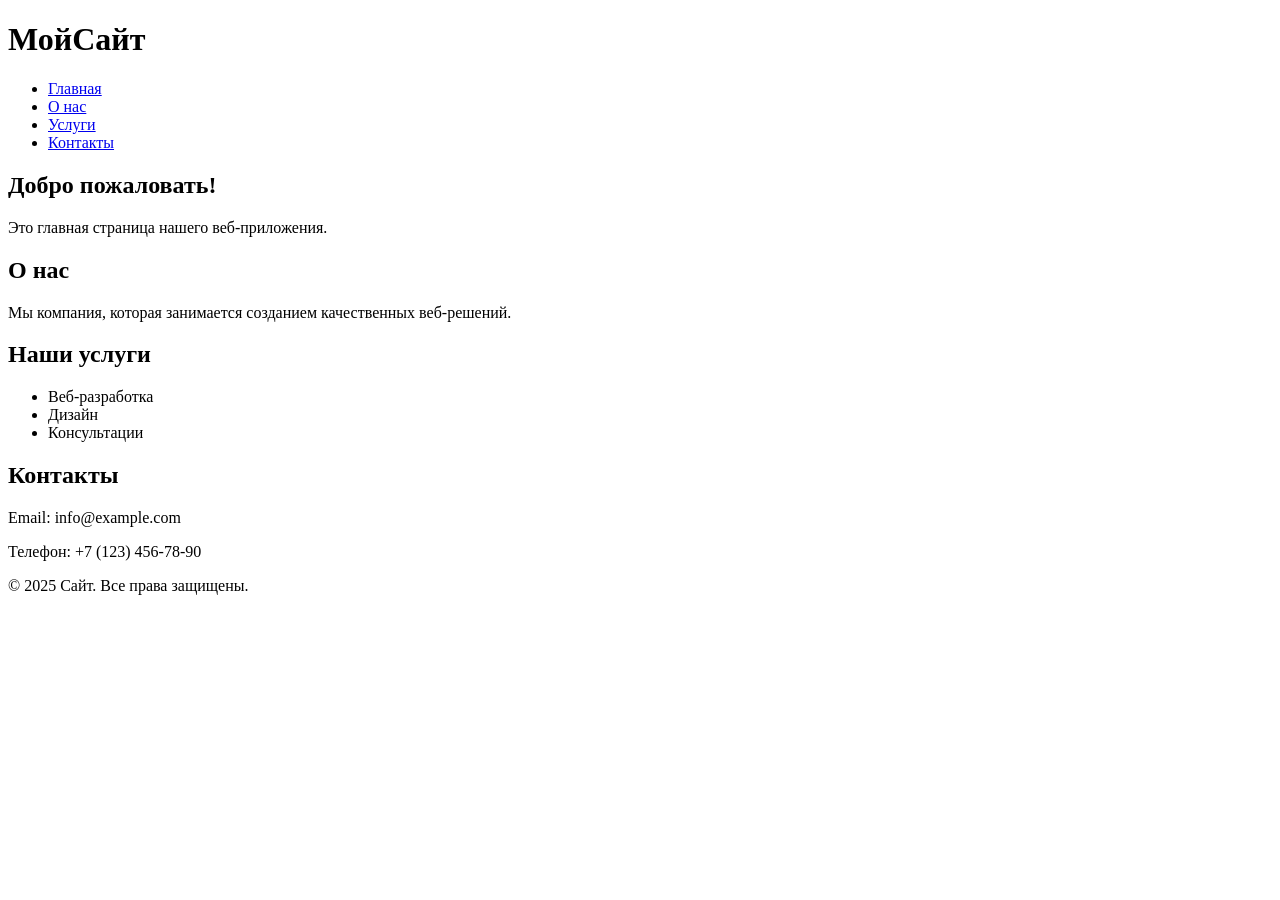
==== index.html @ 7529d5cb "feat: added index.html" ====
<!DOCTYPE html>
<html lang="ru">
<head> 
    <meta charset="UTF-8"> 
    <meta name="viewport" content="width=device-width, initial-scale=1.0"> 
    <title>Мой сайт</title> 
    <link rel="icon" href="assets/favicon.ico" type="image/x-icon">
</head> 
<body> 
    <header> 
        <div> 
            <h1>МойСайт</h1> 
        </div> 
        <nav> 
            <ul> 
                <li><a href="#home">Главная</a></li> 
                <li><a href="#about">О нас</a></li> 
                <li><a href="#services">Услуги</a></li> 
                <li><a href="#contact">Контакты</a></li> 
            </ul> 
        </nav> 
    </header> 
    <main> 
        <section id="home"> 
            <h2>Добро пожаловать!</h2> 
            <p>Это главная страница нашего веб-приложения.</p> 
        </section>
        <section id="about"> 
            <h2>О нас</h2> 
            <p>Мы компания, которая занимается созданием качественных веб-решений.
            </p> 
        </section> 
        <section id="services"> 
            <h2>Наши услуги</h2> 
            <ul> 
                <li>Веб-разработка</li> 
                <li>Дизайн</li> 
                <li>Консультации</li> 
            </ul> 
        </section> 
        <section id="contact"> 
            <h2>Контакты</h2> 
            <p>Email: info@example.com</p> 
            <p>Телефон: +7 (123) 456-78-90</p> 
        </section> 
    </main> 
        <footer> 
            <p>&copy; 2025 Сайт. Все права защищены.</p> 
        </footer>
</body> 
</html>
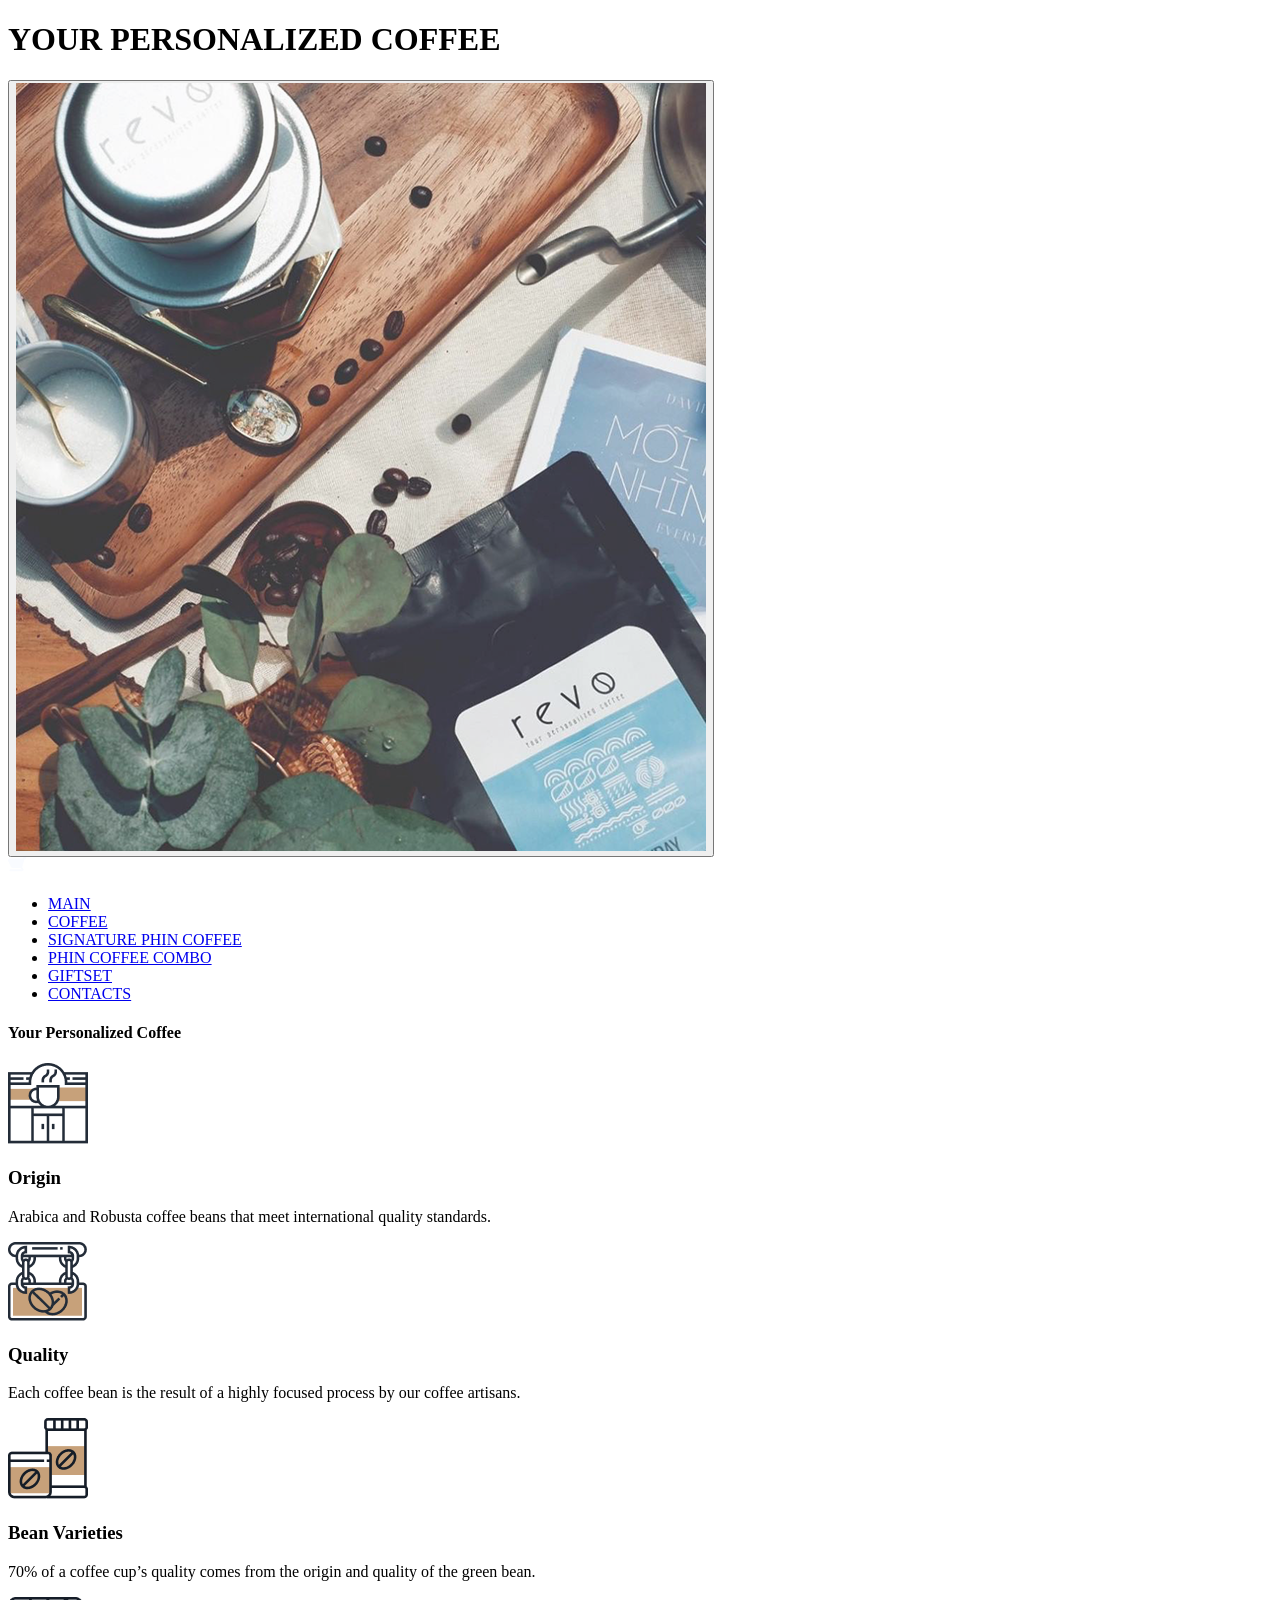
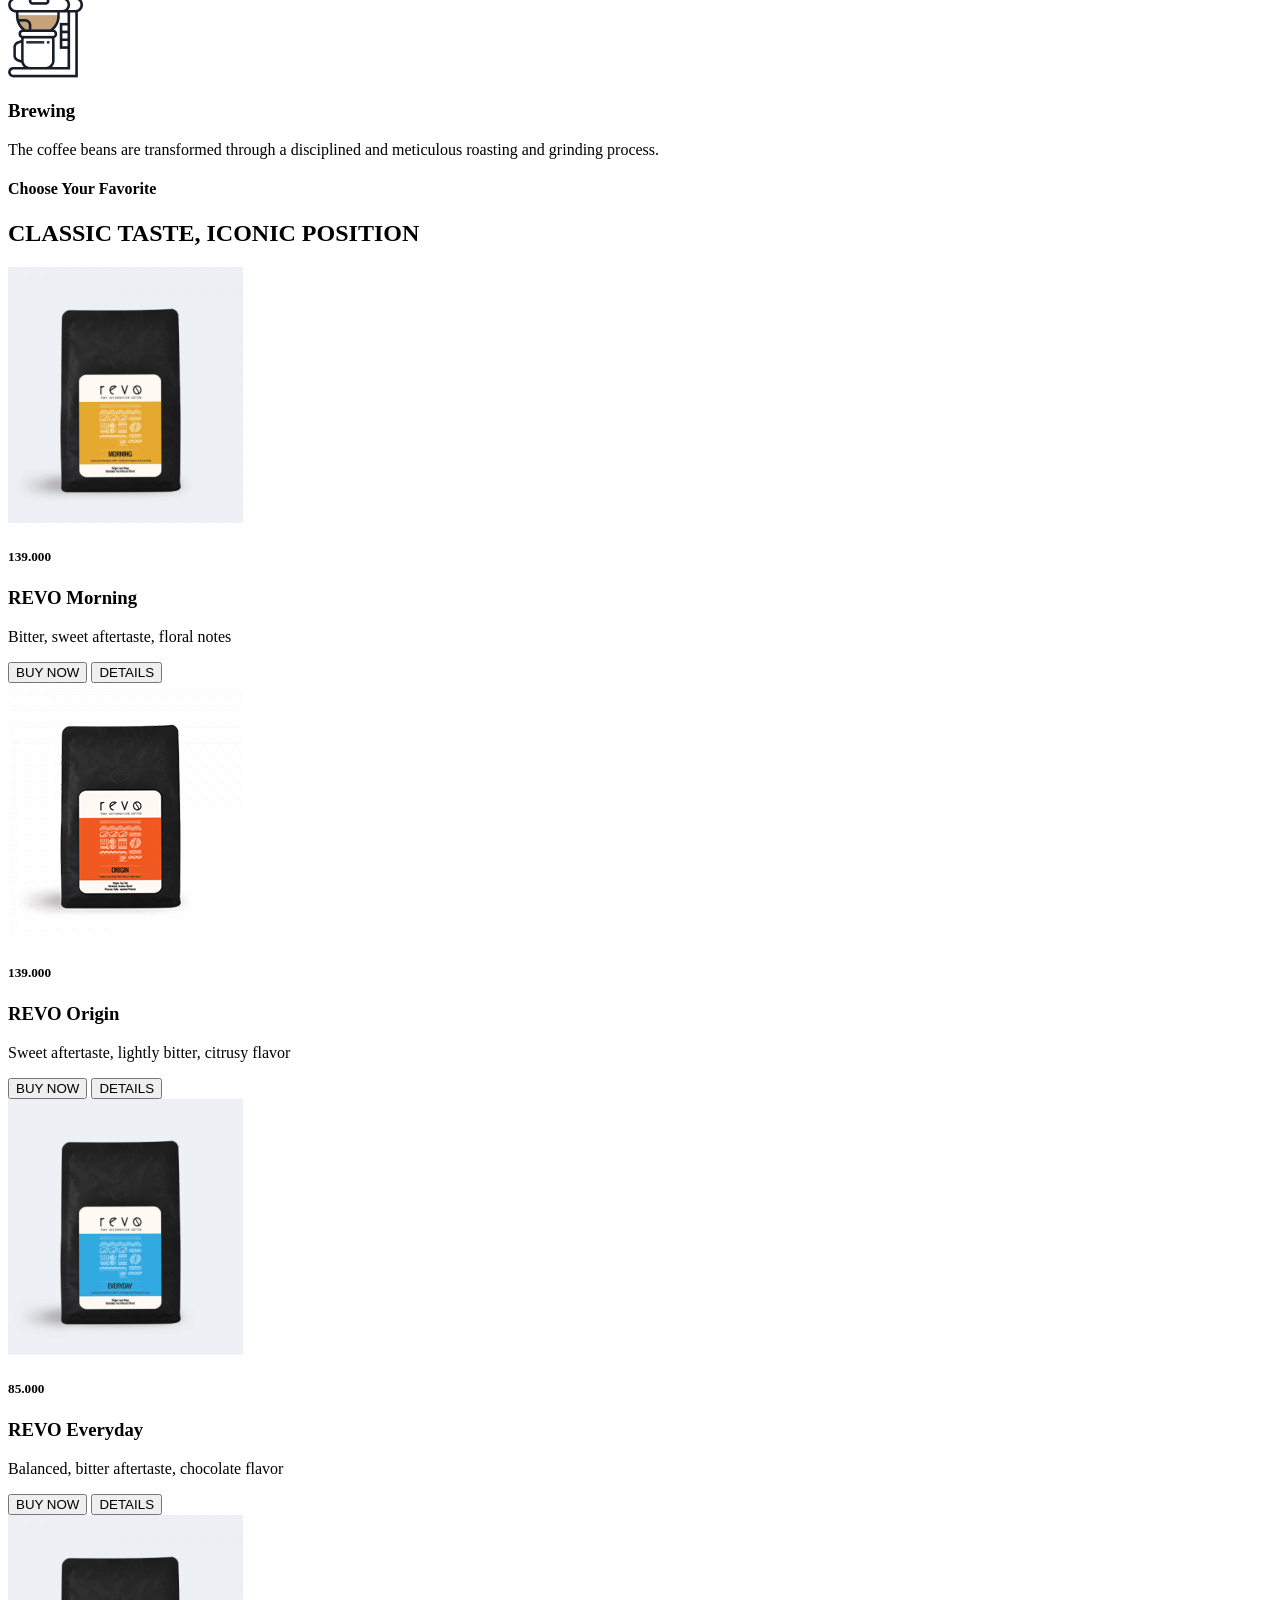
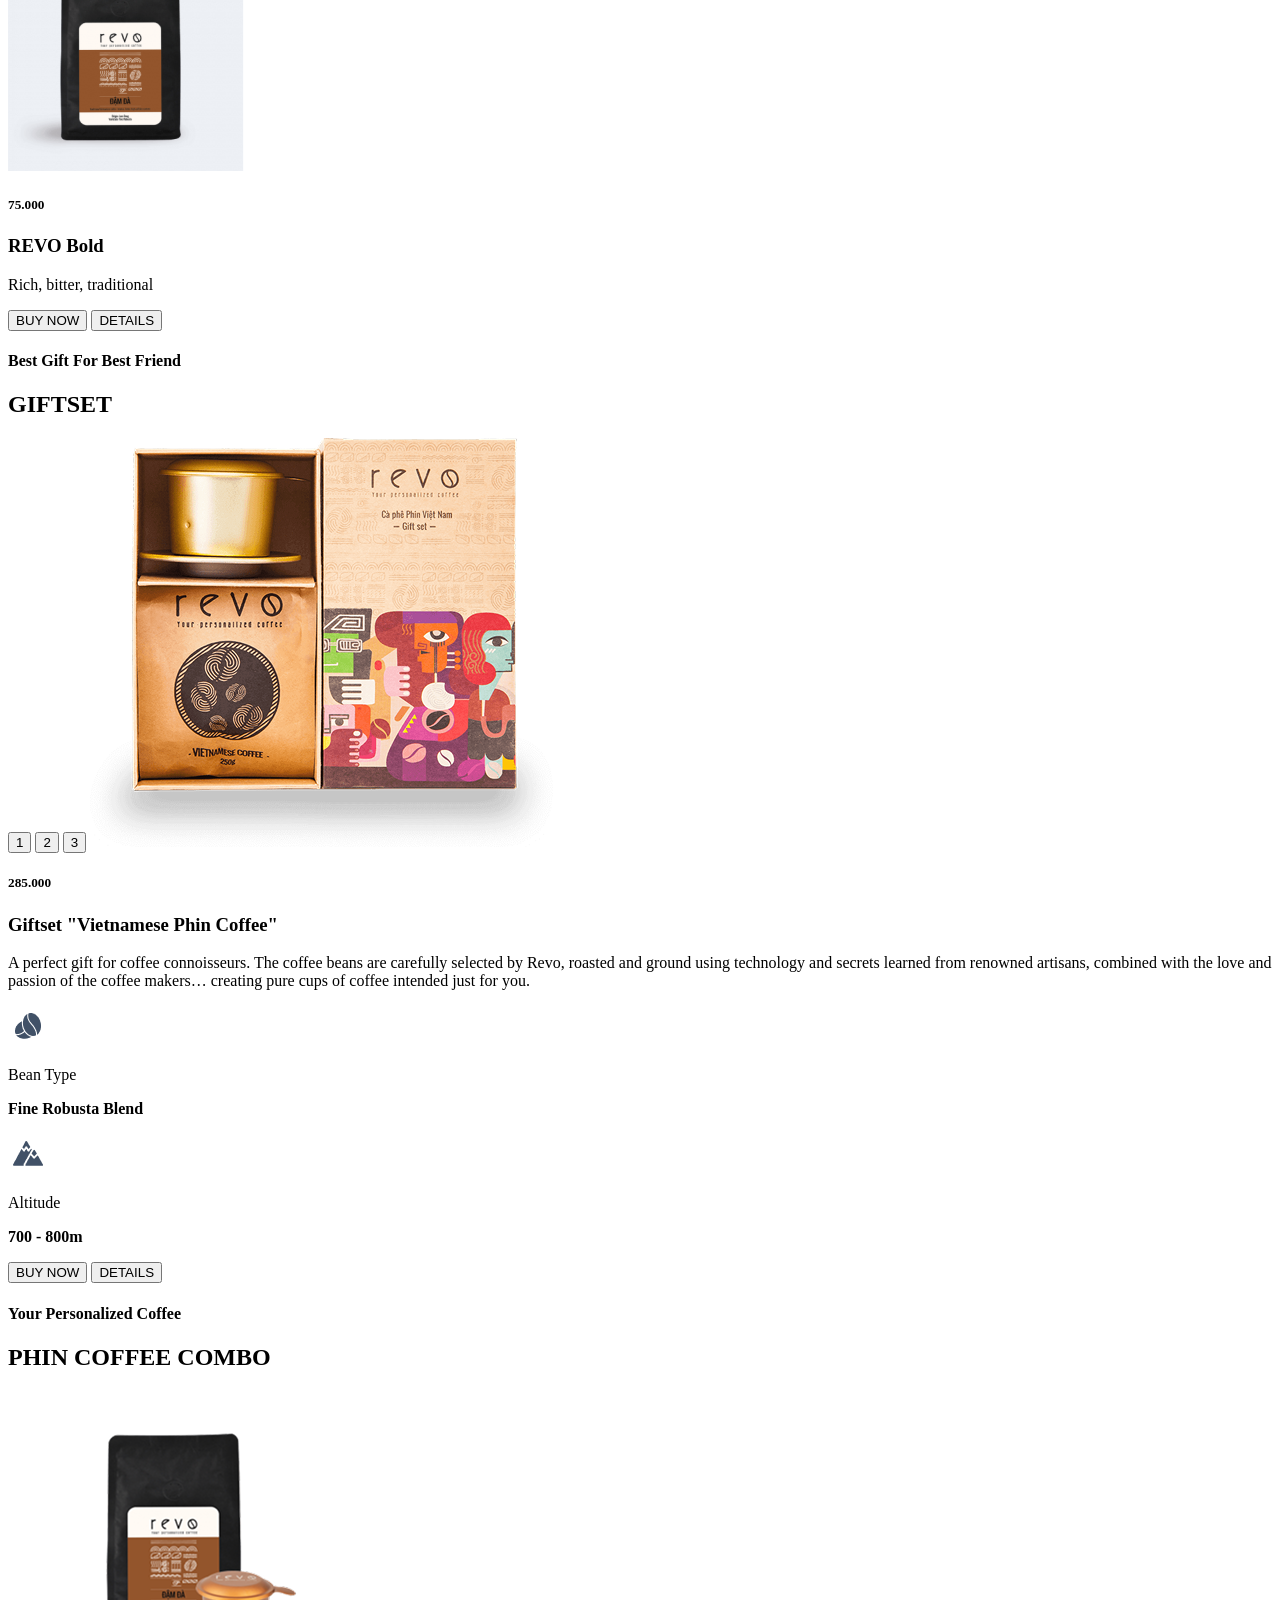
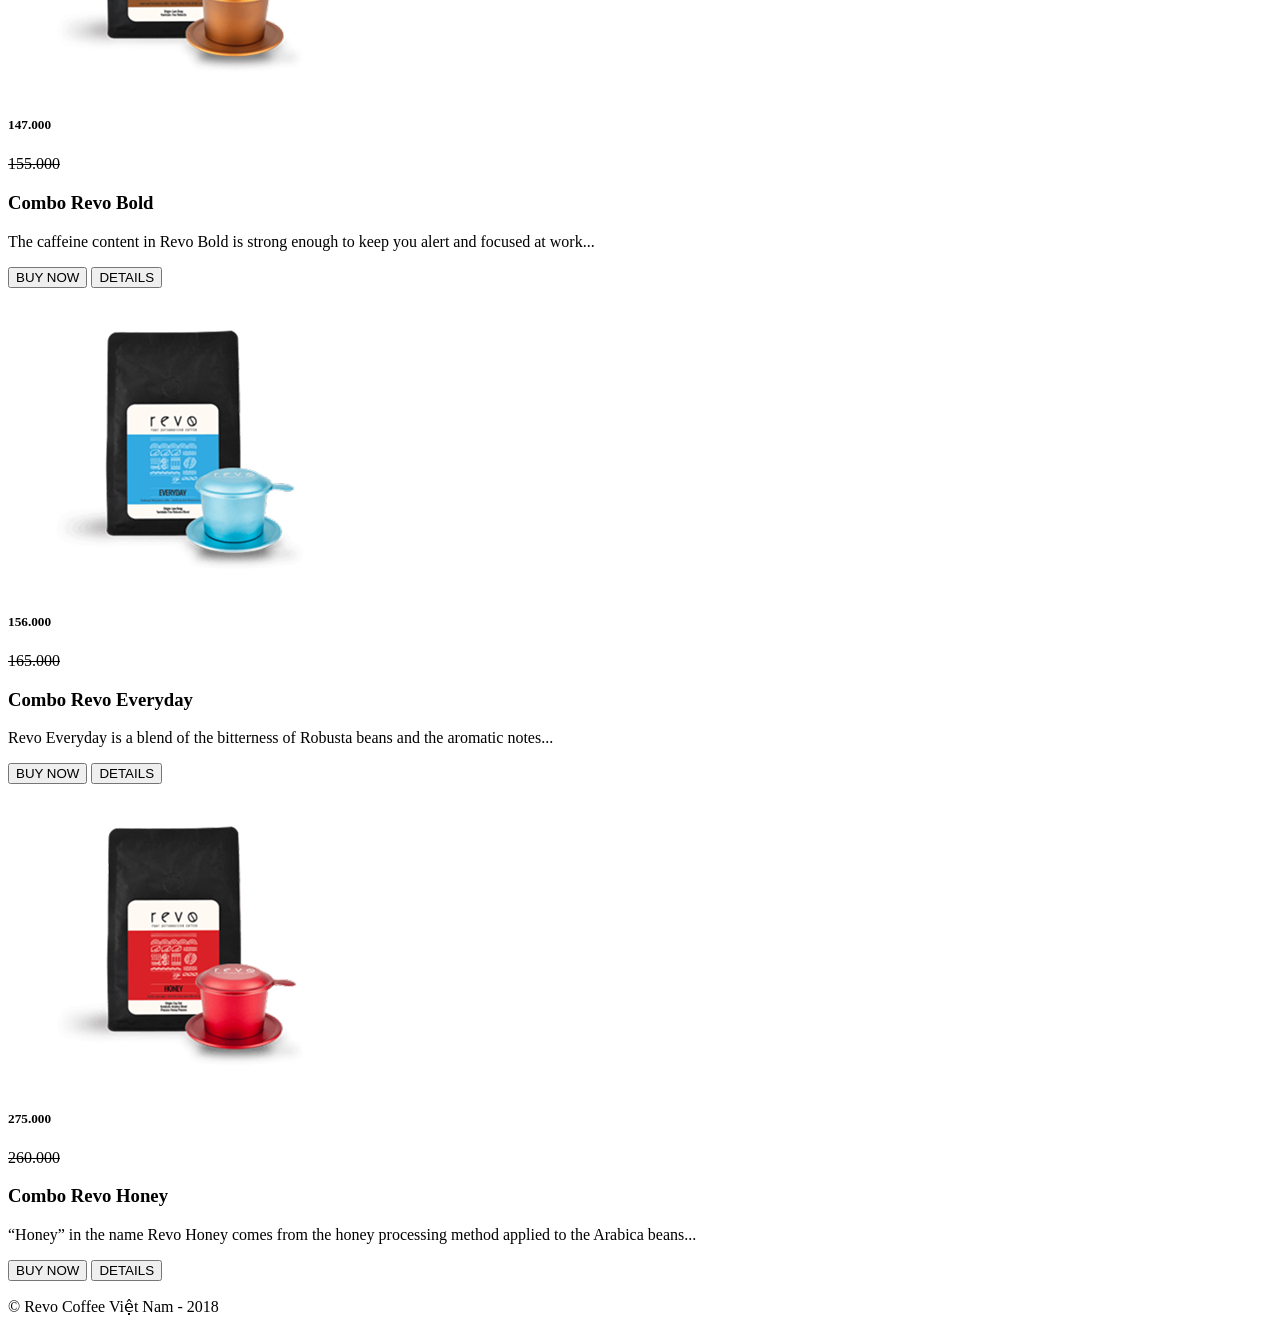
==== commit d032db00: "Added folders with assets and img. Changed index.html to coffee site" ====
--- a/index.html
+++ b/index.html
@@ -4,48 +4,141 @@
     <meta charset="UTF-8"> 
     <meta name="viewport" content="width=device-width, initial-scale=1.0"> 
     <title>Мой сайт</title> 
-    <link rel="icon" href="assets/favicon.ico" type="image/x-icon">
+    <link rel="icon" href="assets/icons/LOGO.ico" type="image/x-icon">
 </head> 
 <body> 
     <header> 
-        <div> 
-            <h1>МойСайт</h1> 
-        </div> 
-        <nav> 
-            <ul> 
-                <li><a href="#home">Главная</a></li> 
-                <li><a href="#about">О нас</a></li> 
-                <li><a href="#services">Услуги</a></li> 
-                <li><a href="#contact">Контакты</a></li> 
-            </ul> 
-        </nav> 
+        <h1>YOUR PERSONALIZED COFFEE</h1> 
+        <button><img src="assets/img/Banner.png" alt="Banner"></button>
+        <aside>
+            <img src="assets/icons/shopping-cart-3.png" alt="Cart">
+            <nav> 
+                <ul> 
+                    <li><a href="#main">MAIN</a></li> 
+                    <li><a href="#coffee">COFFEE</a></li> 
+                    <li><a href="#signaturecoffee">SIGNATURE PHIN COFFEE</a></li> 
+                    <li><a href="#coffeecombo">PHIN COFFEE COMBO</a></li> 
+                    <li><a href="#giftset">GIFTSET</a></li> 
+                    <li><a href="#contacts">CONTACTS</a></li> 
+                </ul> 
+            </nav>
+        </aside>
     </header> 
     <main> 
-        <section id="home"> 
-            <h2>Добро пожаловать!</h2> 
-            <p>Это главная страница нашего веб-приложения.</p> 
+        <section id="coffee"> 
+            <h4>Your Personalized Coffee</h4> 
+            <div>
+                <img src="assets/icons/Origin.png" alt="Origin">
+                <h3>Origin</h3>
+                <p>Arabica and Robusta coffee beans that meet international quality standards.</p>
+            </div>
+            <div>
+                <img src="assets/icons/Quality.png" alt="Quality">
+                <h3>Quality</h3>
+                <p>Each coffee bean is&nbsp;the result of&nbsp;a&nbsp;highly focused process by&nbsp;our coffee artisans.</p>
+            </div>
+            <div>
+                <img src="assets/icons/Bean_Varieties.png" alt="Bean Varieties">
+                <h3>Bean Varieties</h3>
+                <p>70% of&nbsp;a&nbsp;coffee cup&rsquo;s quality comes from the origin and quality of&nbsp;the green bean.</p>
+            </div>
+            <div>
+                <img src="assets/icons/Brewing.png" alt="Brewing">
+                <h3>Brewing</h3>
+                <p>The coffee beans are transformed through a&nbsp;disciplined and meticulous roasting and grinding process.</p>
+            </div>
         </section>
-        <section id="about"> 
-            <h2>О нас</h2> 
-            <p>Мы компания, которая занимается созданием качественных веб-решений.
-            </p> 
+        <section id="signaturecoffee"> 
+            <h4>Choose Your Favorite</h4> 
+            <h2>CLASSIC TASTE, ICONIC POSITION</h2>  
+            <article>
+                <img src="assets/img/Coffee_1.png" alt="REVO Morning">
+                <h5>139.000</h5>
+                <h3>REVO Morning</h3>
+                <p>Bitter, sweet aftertaste, floral notes</p>
+                <button>BUY NOW</button>
+                <button>DETAILS</button>
+            </article>
+            <article>
+                <img src="assets/img/Coffee_2.png" alt="REVO Origin">
+                <h5>139.000</h5>
+                <h3>REVO Origin</h3>
+                <p>Sweet aftertaste, lightly bitter, citrusy flavor</p>
+                <button>BUY NOW</button>
+                <button>DETAILS</button>
+            </article>
+            <article>
+                <img src="assets/img/Coffee_3.png" alt="REVO Everyday">
+                <h5>85.000</h5>
+                <h3>REVO Everyday</h3>
+                <p>Balanced, bitter aftertaste, chocolate flavor</p>
+                <button>BUY NOW</button>
+                <button>DETAILS</button>
+            </article>
+            <article>
+                <img src="assets/img/Coffee_4.png" alt="REVO Bold">
+                <h5>75.000</h5>
+                <h3>REVO Bold</h3>
+                <p>Rich, bitter, traditional</p>
+                <button>BUY NOW</button>
+                <button>DETAILS</button>
+            </article>
         </section> 
-        <section id="services"> 
-            <h2>Наши услуги</h2> 
-            <ul> 
-                <li>Веб-разработка</li> 
-                <li>Дизайн</li> 
-                <li>Консультации</li> 
-            </ul> 
+        <section id="giftset"> 
+            <h4>Best Gift For Best Friend</h4> 
+            <h2>GIFTSET</h2>
+            <article>
+                <button>1</button>
+                <button>2</button>
+                <button>3</button>
+                <img src="assets/img/Giftset_coffee.png" alt="Giftset Coffee">
+                <h5>285.000</h5>
+                <h3>Giftset "Vietnamese Phin Coffee"</h3>
+                <p>A&nbsp;perfect gift for coffee connoisseurs. The coffee beans are carefully selected by&nbsp;Revo, roasted and ground using technology and secrets learned from renowned artisans, combined with the love and passion of&nbsp;the coffee makers&hellip; creating pure cups of&nbsp;coffee intended just for you.</p>
+                <img src="assets/icons/IC_coffee.png" alt="Coffee">
+                <p>Bean Type</p>
+                <p><b>Fine Robusta Blend</b></p>
+                <img src="assets/icons/IC_Mountain.png" alt="Mountain">
+                <p>Altitude</p>
+                <p><b>700 - 800m</b></p>
+                <button>BUY NOW</button>
+                <button>DETAILS</button>
+            </article>
         </section> 
-        <section id="contact"> 
-            <h2>Контакты</h2> 
-            <p>Email: info@example.com</p> 
-            <p>Телефон: +7 (123) 456-78-90</p> 
+        <section id="coffeecombo"> 
+            <h4>Your Personalized Coffee</h4> 
+            <h2>PHIN COFFEE COMBO</h2> 
+            <article>
+                <img src="assets/img/Coffee_cup_1.png" alt="Combo Revo Bold">
+                <h5>147.000</h5>
+                <p><del>155.000</del></p>
+                <h3>Combo Revo Bold</h3>
+                <p>The caffeine content in Revo Bold is strong enough to keep you alert and focused at work...</p>
+                <button>BUY NOW</button>
+                <button>DETAILS</button>
+            </article>
+            <article>
+                <img src="assets/img/Coffee_cup_2.png" alt="Combo Revo Everyday">
+                <h5>156.000</h5>
+                <p><del>165.000</del></p>
+                <h3>Combo Revo Everyday</h3>
+                <p>Revo Everyday is a blend of the bitterness of Robusta beans and the aromatic notes...</p>
+                <button>BUY NOW</button>
+                <button>DETAILS</button>
+            </article>
+            <article>
+                <img src="assets/img/Coffee_cup_3.png" alt="Combo Revo Honey">
+                <h5>275.000</h5>
+                <p><del>260.000</del></p>
+                <h3>Combo Revo Honey</h3>
+                <p>“Honey” in the name Revo Honey comes from the honey processing method applied to the Arabica beans...</p>
+                <button>BUY NOW</button>
+                <button>DETAILS</button>
+            </article>
         </section> 
     </main> 
         <footer> 
-            <p>&copy; 2025 Сайт. Все права защищены.</p> 
+            <p>&copy; Revo Coffee Việt Nam - 2018</p> 
         </footer>
 </body> 
 </html>
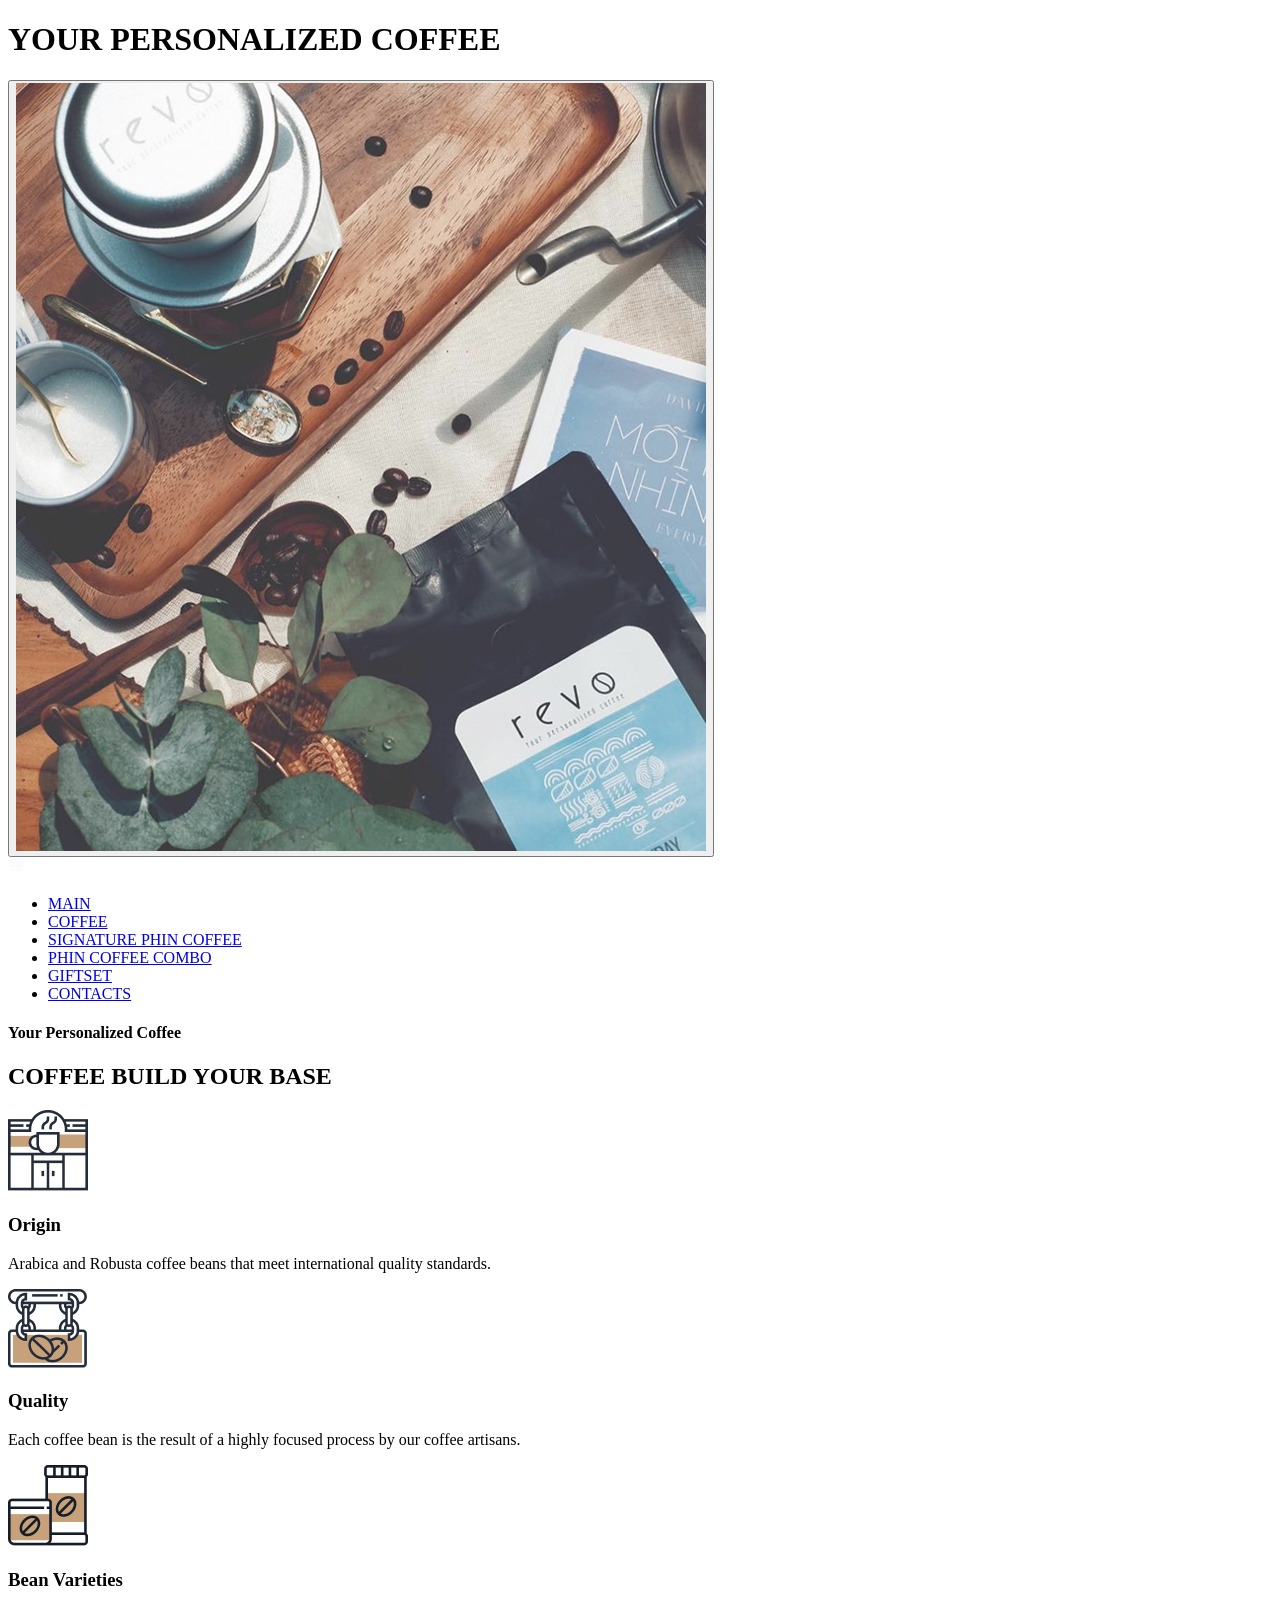
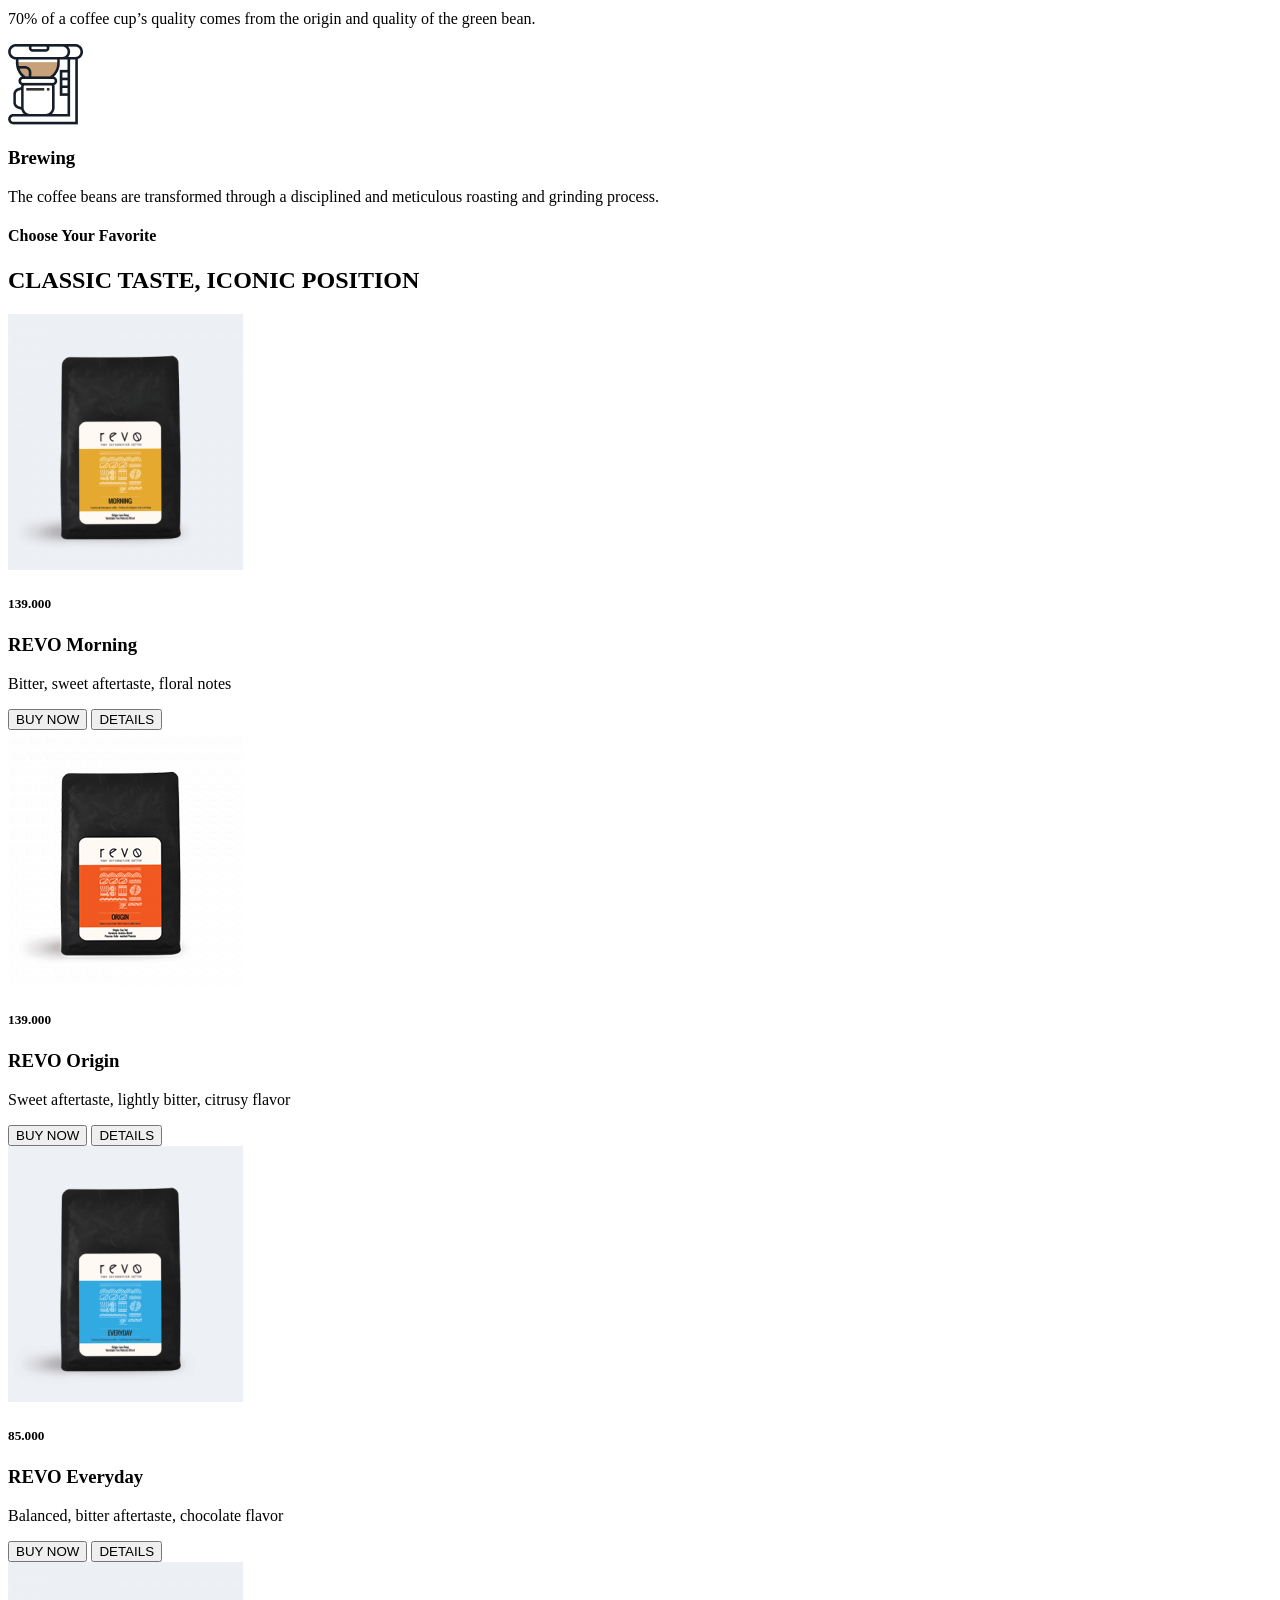
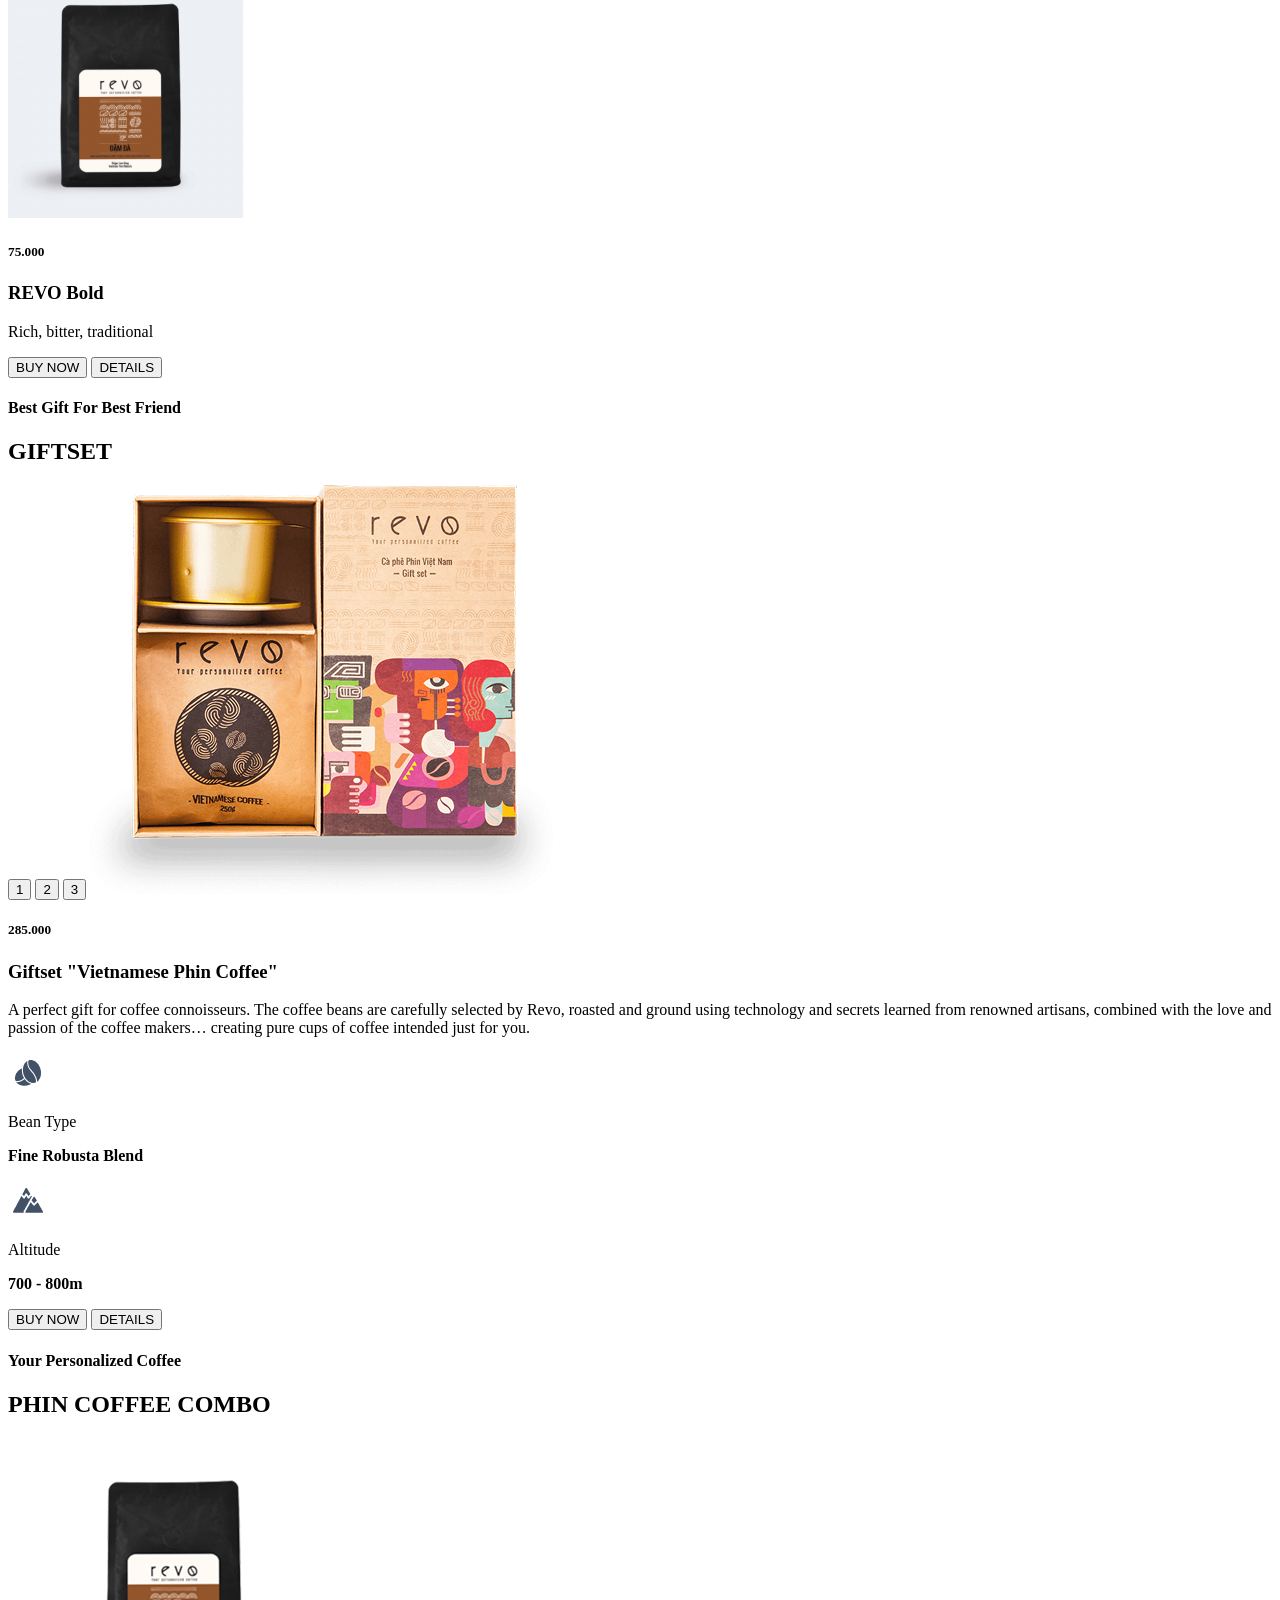
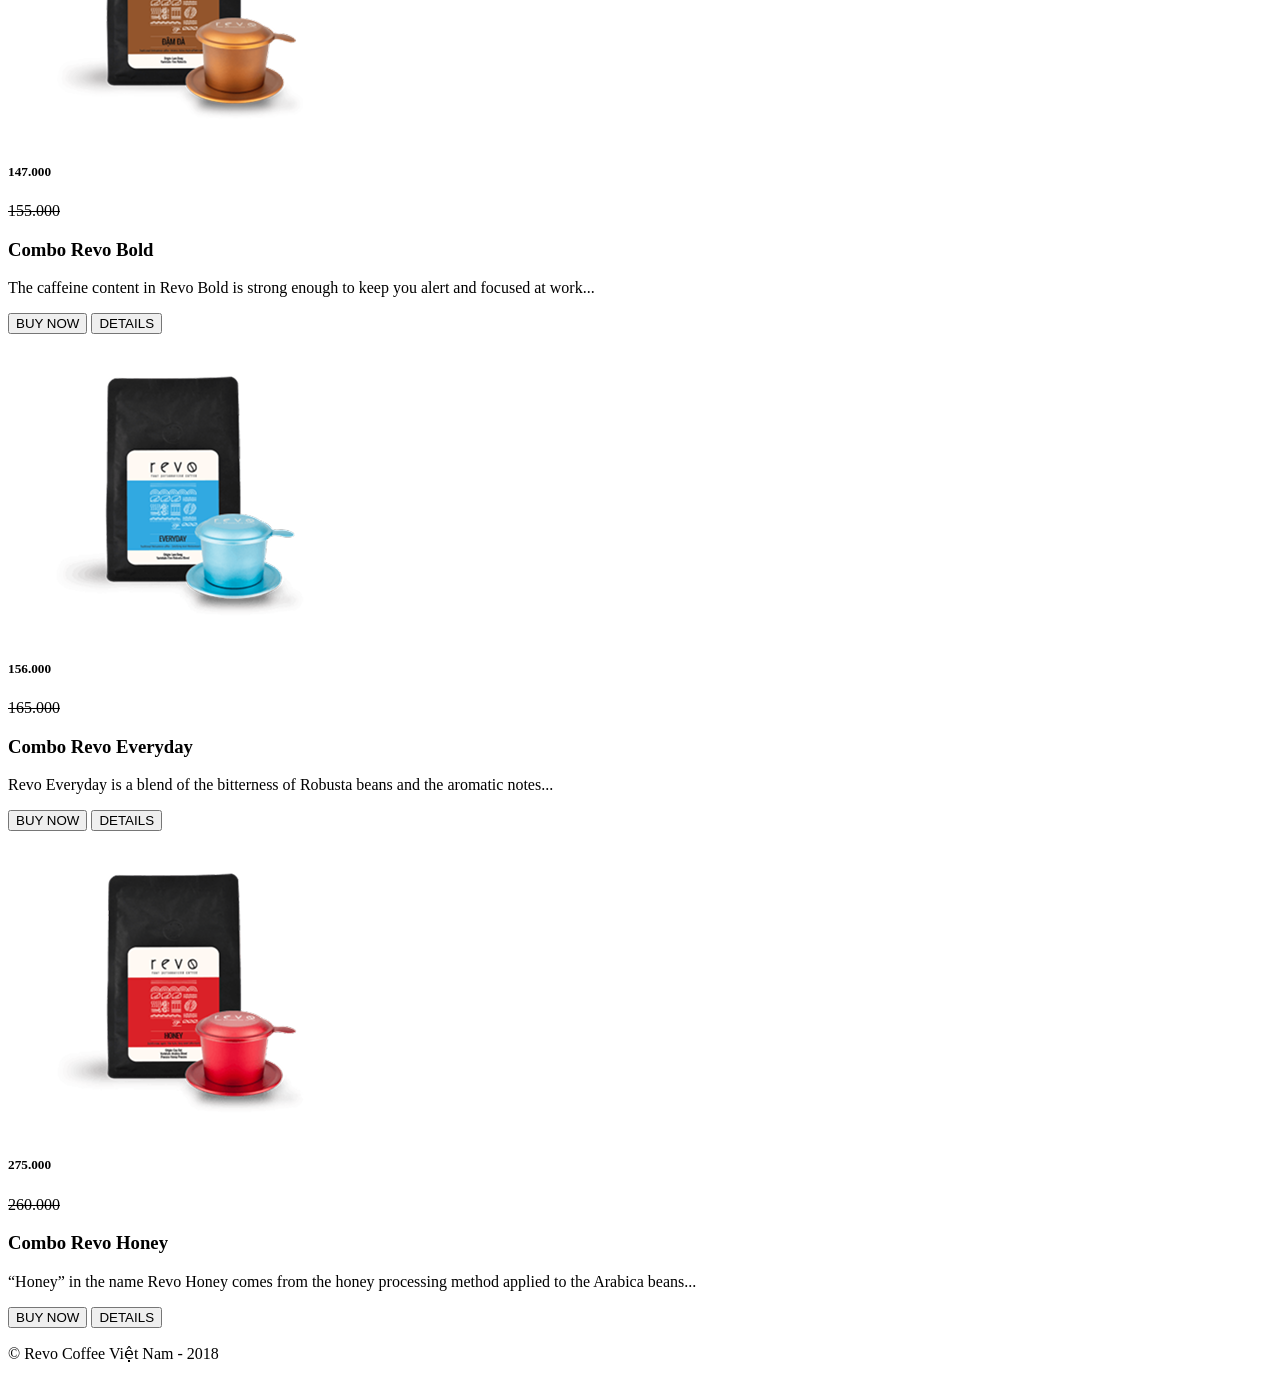
==== commit 937b9eef: "Updated README.md and switched language from russian to english" ====
--- a/index.html
+++ b/index.html
@@ -1,5 +1,5 @@
 <!DOCTYPE html>
-<html lang="ru">
+<html lang="en">
 <head> 
     <meta charset="UTF-8"> 
     <meta name="viewport" content="width=device-width, initial-scale=1.0"> 
@@ -26,7 +26,8 @@
     </header> 
     <main> 
         <section id="coffee"> 
-            <h4>Your Personalized Coffee</h4> 
+            <h4>Your Personalized Coffee</h4>
+            <h2>COFFEE BUILD YOUR BASE</h2>
             <div>
                 <img src="assets/icons/Origin.png" alt="Origin">
                 <h3>Origin</h3>
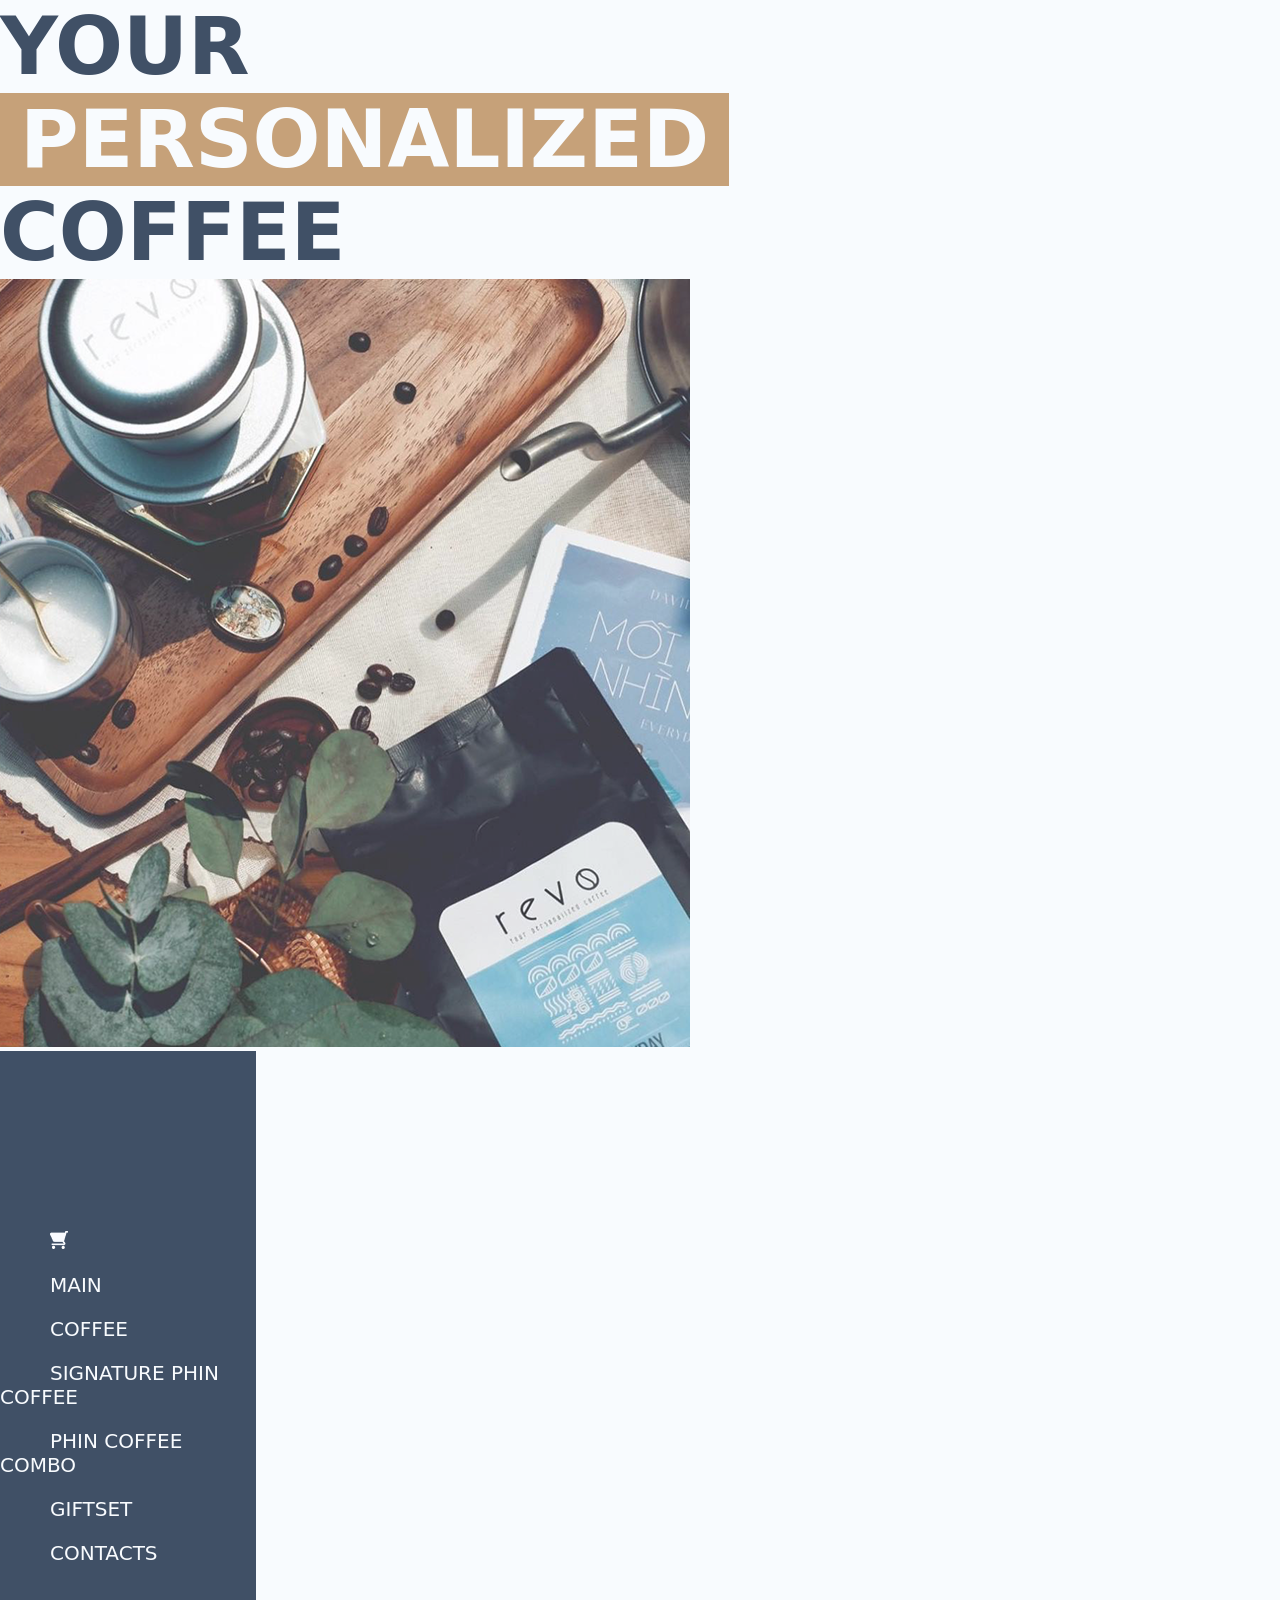
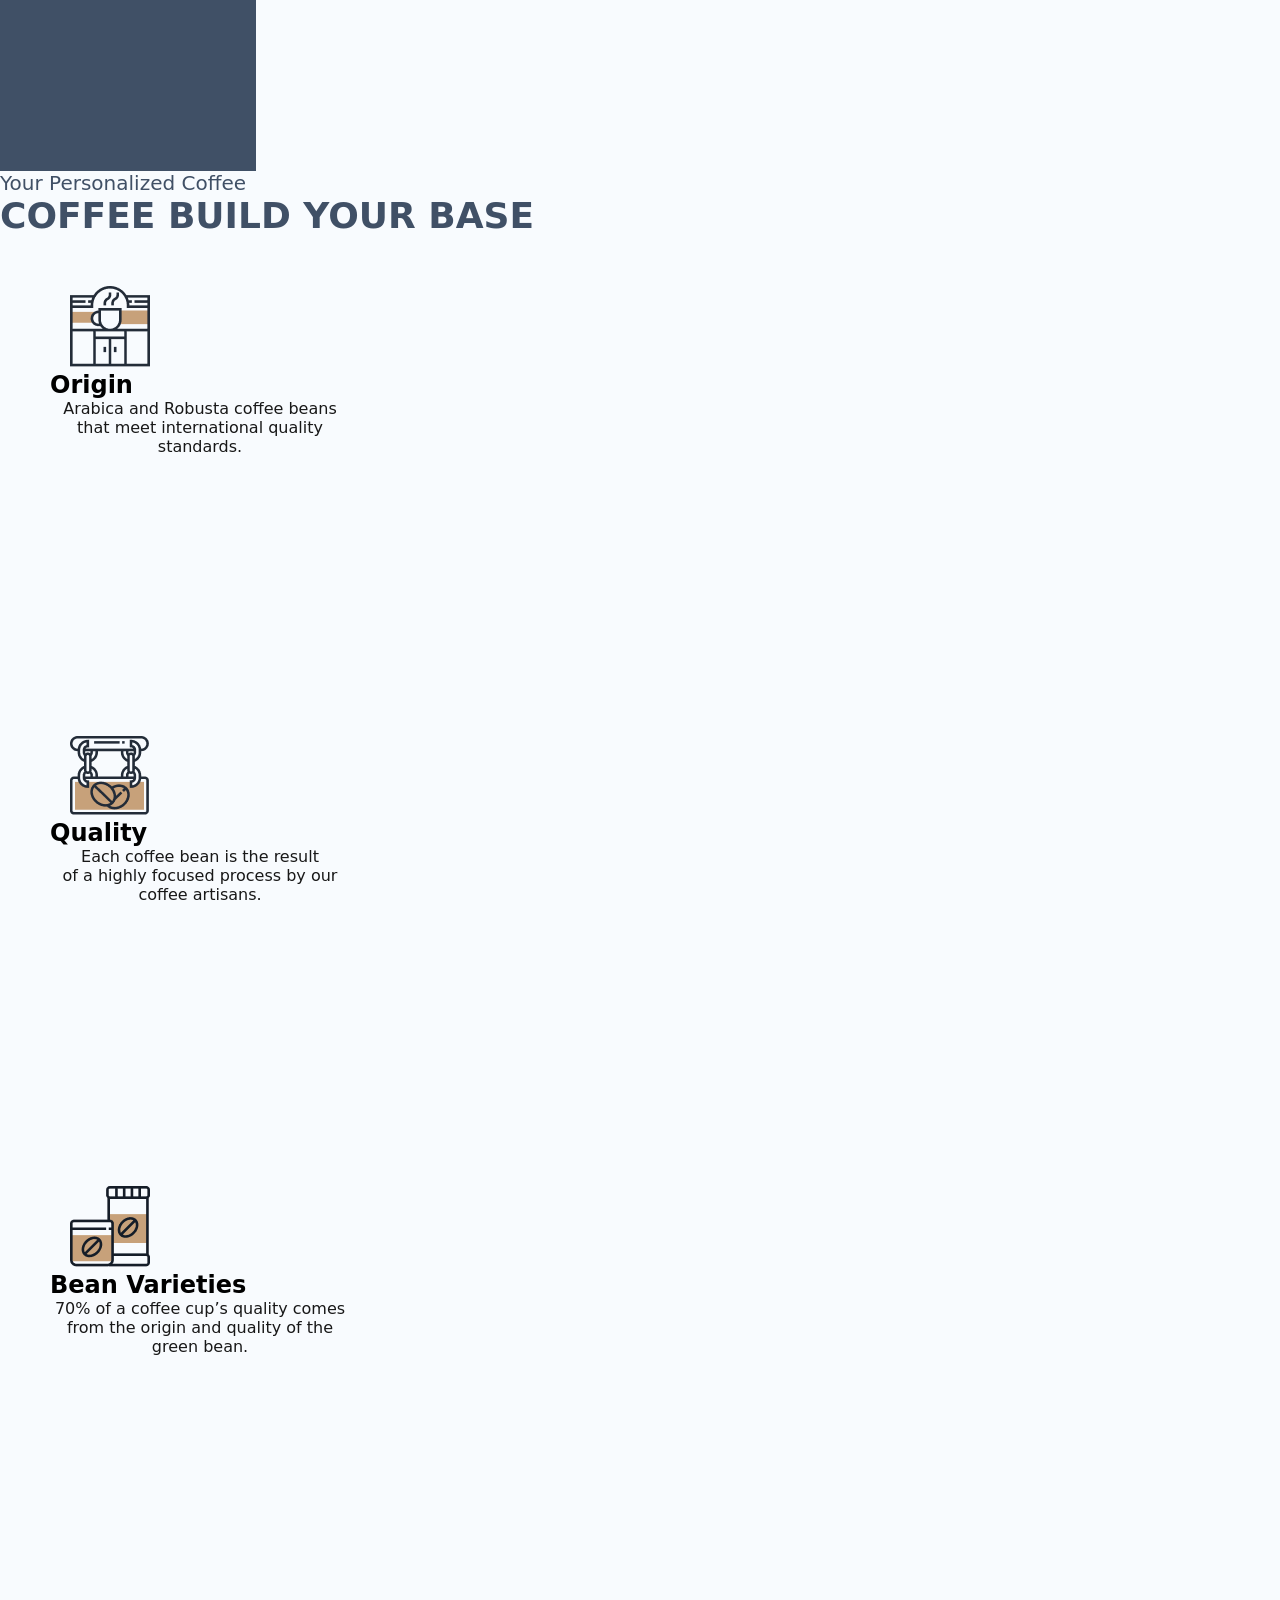
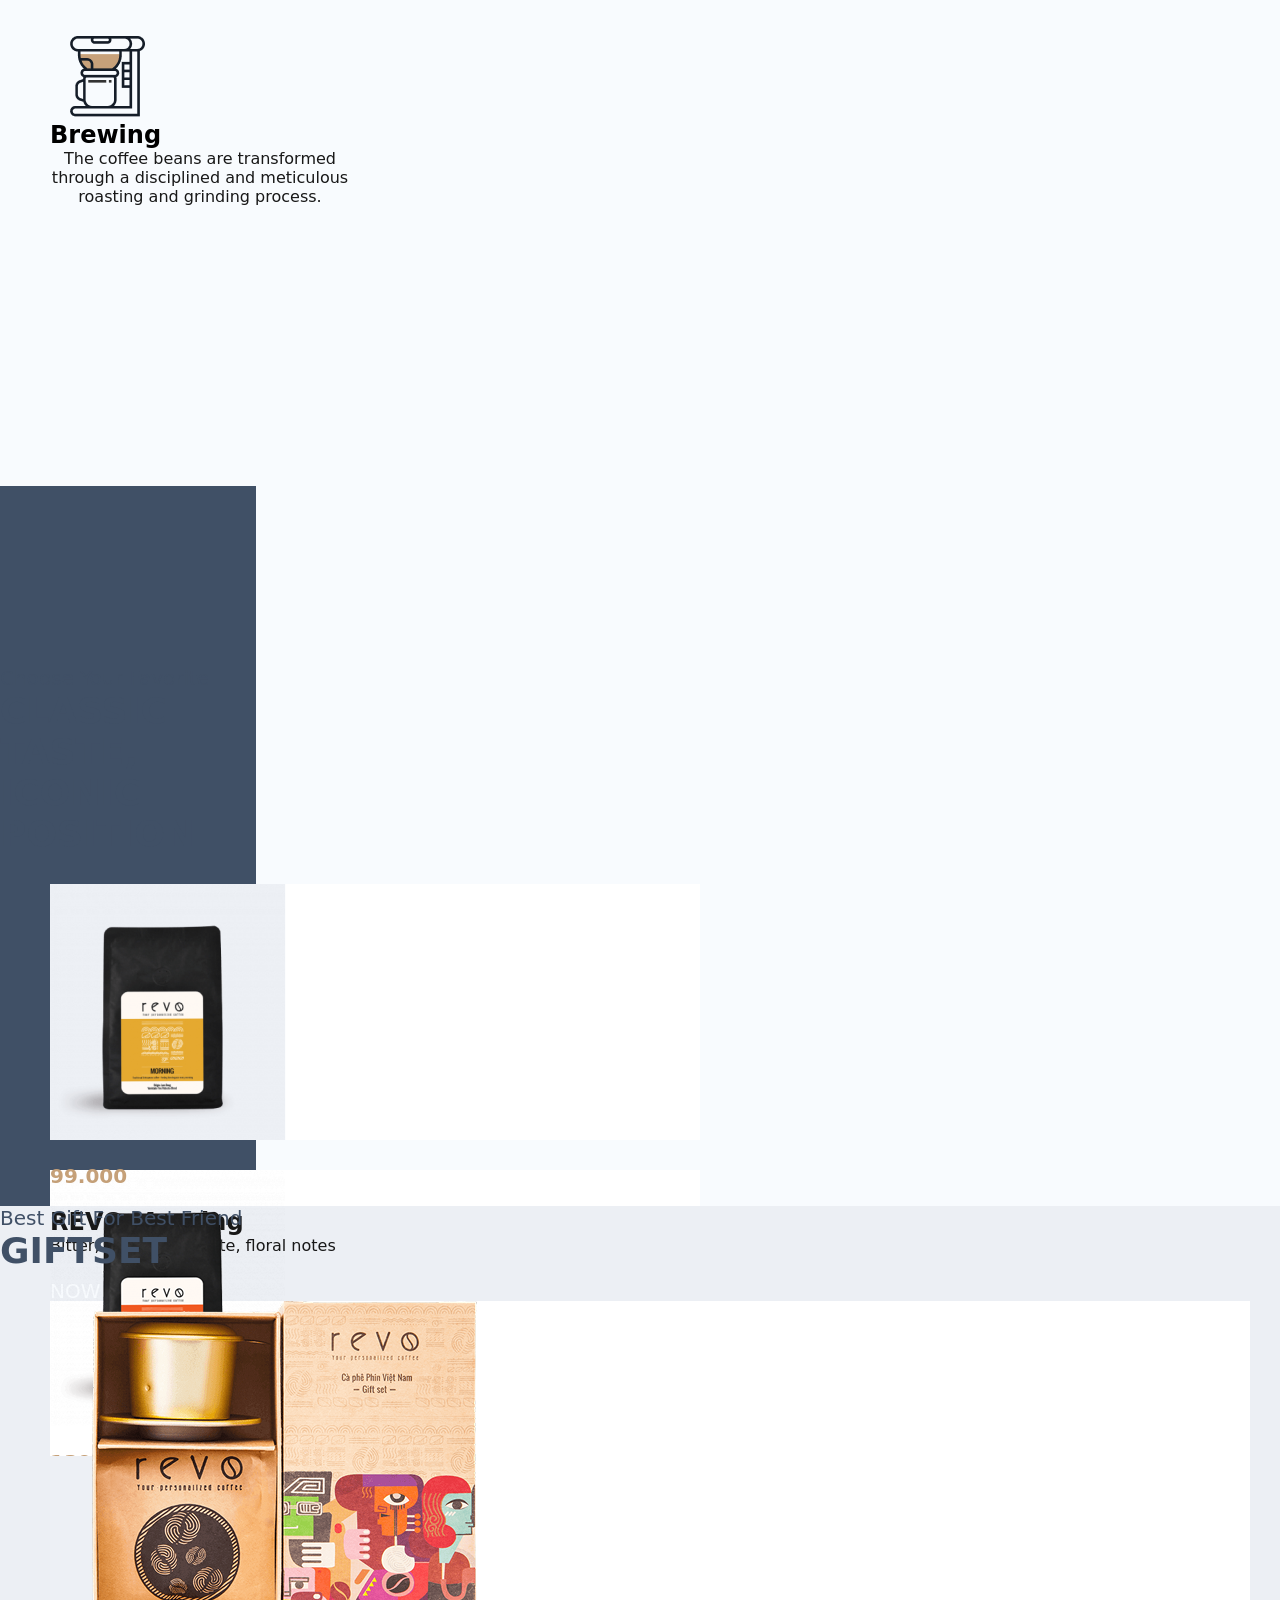
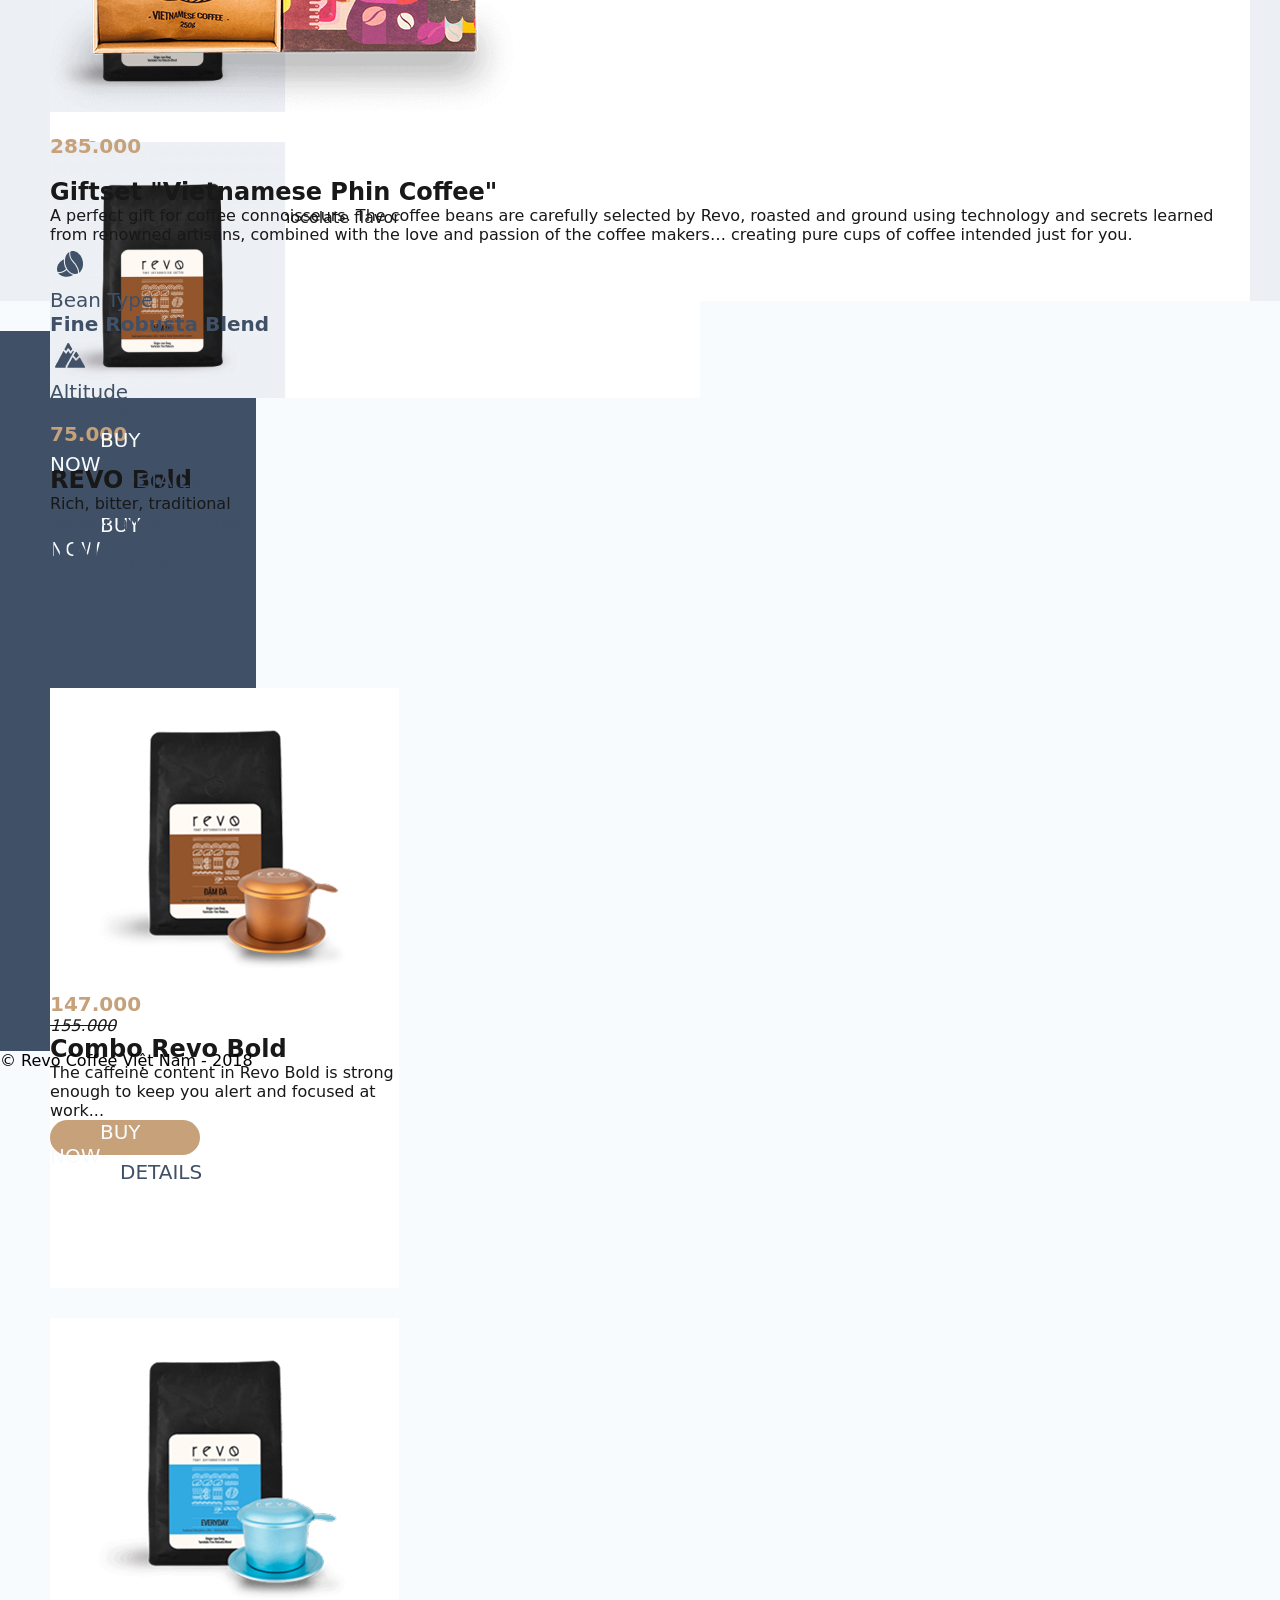
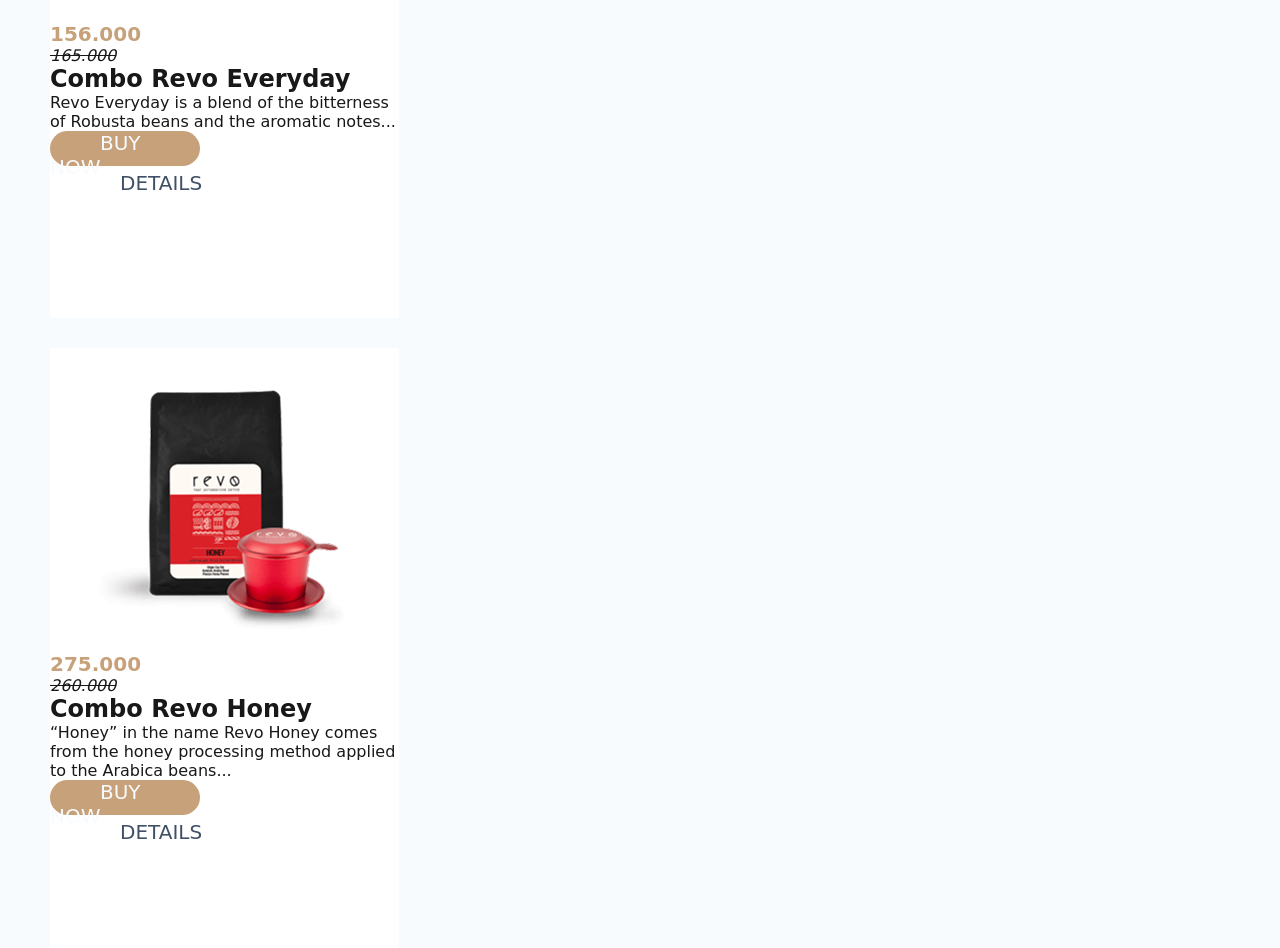
==== commit 8d171216: "Updated index.html. Linked to style.css" ====
--- a/index.html
+++ b/index.html
@@ -5,136 +5,136 @@
     <meta name="viewport" content="width=device-width, initial-scale=1.0"> 
     <title>Мой сайт</title> 
     <link rel="icon" href="assets/icons/LOGO.ico" type="image/x-icon">
+    <link rel="stylesheet" href="styles/style.css">
 </head> 
 <body> 
-    <header> 
-        <h1>YOUR PERSONALIZED COFFEE</h1> 
-        <button><img src="assets/img/Banner.png" alt="Banner"></button>
+    <header class="bg-white"> 
+        <h1 class="c-title fw-bold fs-80">YOUR</h1> 
+        <h1><span class="c-text-white fw-bold bg-brown fs-80 p-20">PERSONALIZED</span></h1> 
+        <h1 class="c-title fw-bold fs-80">COFFEE</h1> 
+        <img src="assets/img/Banner.png" alt="Banner">
         <aside>
-            <img src="assets/icons/shopping-cart-3.png" alt="Cart">
-            <nav> 
+            <nav class="nav"> 
+                <img class="p-50" src="assets/icons/shopping-cart-3.png" alt="Cart">
                 <ul> 
-                    <li><a href="#main">MAIN</a></li> 
-                    <li><a href="#coffee">COFFEE</a></li> 
-                    <li><a href="#signaturecoffee">SIGNATURE PHIN COFFEE</a></li> 
-                    <li><a href="#coffeecombo">PHIN COFFEE COMBO</a></li> 
-                    <li><a href="#giftset">GIFTSET</a></li> 
-                    <li><a href="#contacts">CONTACTS</a></li> 
+                    <li class="fs-20 fw-normal ff-nunito m-20 hover:fw-normal"><a class="c-nav-text c-text-white" href="#main">MAIN</a></li> 
+                    <li class="fs-20 fw-normal ff-nunito m-20 hover:fw-normal"><a class="c-nav-text c-text-white" href="#coffee">COFFEE</a></li> 
+                    <li class="fs-20 fw-normal ff-nunito m-20 hover:fw-normal"><a class="c-nav-text c-text-white" href="#signaturecoffee">SIGNATURE PHIN COFFEE</a></li> 
+                    <li class="fs-20 fw-normal ff-nunito m-20 hover:fw-normal"><a class="c-nav-text c-text-white" href="#coffeecombo">PHIN COFFEE COMBO</a></li> 
+                    <li class="fs-20 fw-normal ff-nunito m-20 hover:fw-normal"><a class="c-nav-text c-text-white" href="#giftset">GIFTSET</a></li> 
+                    <li class="fs-20 fw-normal ff-nunito m-20 hover:fw-normal"><a class="c-nav-text c-text-white" href="#contacts">CONTACTS</a></li> 
                 </ul> 
             </nav>
         </aside>
     </header> 
     <main> 
         <section id="coffee"> 
-            <h4>Your Personalized Coffee</h4>
-            <h2>COFFEE BUILD YOUR BASE</h2>
-            <div>
-                <img src="assets/icons/Origin.png" alt="Origin">
-                <h3>Origin</h3>
-                <p>Arabica and Robusta coffee beans that meet international quality standards.</p>
+            <h4 class="c-title fs-20 fw-normal">Your Personalized Coffee</h4>
+            <h2 class="c-title fs-36 fw-bold">COFFEE BUILD YOUR BASE</h2>
+            <div class="container">
+                <img class="p-20" src="assets/icons/Origin.png" alt="Origin">
+                <h3 class="fs-24">Origin</h3>
+                <p class="align-center c-text">Arabica and Robusta coffee beans that meet international quality standards.</p>
             </div>
-            <div>
-                <img src="assets/icons/Quality.png" alt="Quality">
-                <h3>Quality</h3>
-                <p>Each coffee bean is&nbsp;the result of&nbsp;a&nbsp;highly focused process by&nbsp;our coffee artisans.</p>
+            <div class="container">
+                <img class="p-20" src="assets/icons/Quality.png" alt="Quality">
+                <h3 class="fs-24">Quality</h3>
+                <p class="align-center c-text">Each coffee bean is&nbsp;the result of&nbsp;a&nbsp;highly focused process by&nbsp;our coffee artisans.</p>
             </div>
-            <div>
-                <img src="assets/icons/Bean_Varieties.png" alt="Bean Varieties">
-                <h3>Bean Varieties</h3>
-                <p>70% of&nbsp;a&nbsp;coffee cup&rsquo;s quality comes from the origin and quality of&nbsp;the green bean.</p>
+            <div class="container">
+                <img class="p-20" src="assets/icons/Bean_Varieties.png" alt="Bean Varieties">
+                <h3 class="fs-24">Bean Varieties</h3>
+                <p class="align-center c-text">70% of&nbsp;a&nbsp;coffee cup&rsquo;s quality comes from the origin and quality of&nbsp;the green bean.</p>
             </div>
-            <div>
-                <img src="assets/icons/Brewing.png" alt="Brewing">
-                <h3>Brewing</h3>
-                <p>The coffee beans are transformed through a&nbsp;disciplined and meticulous roasting and grinding process.</p>
+            <div class="container">
+                <img class="p-20" src="assets/icons/Brewing.png" alt="Brewing">
+                <h3 class="fs-24">Brewing</h3>
+                <p class="align-center c-text">The coffee beans are transformed through a&nbsp;disciplined and meticulous roasting and grinding process.</p>
             </div>
         </section>
-        <section id="signaturecoffee"> 
-            <h4>Choose Your Favorite</h4> 
-            <h2>CLASSIC TASTE, ICONIC POSITION</h2>  
-            <article>
+        <section class="nav" id="signaturecoffee"> 
+            <h4 class="c-title fs-20 fw-normal">Choose Your Favorite</h4> 
+            <h2 class="c-title fs-36 fw-bold">CLASSIC TASTE, ICONIC POSITION</h2>  
+            <article class="a-container hover:a-container">
                 <img src="assets/img/Coffee_1.png" alt="REVO Morning">
-                <h5>139.000</h5>
-                <h3>REVO Morning</h3>
-                <p>Bitter, sweet aftertaste, floral notes</p>
-                <button>BUY NOW</button>
-                <button>DETAILS</button>
+                <h5 class="c-text-brown m-20 fs-20">99.000</h5>
+                <h3 class="c-text fs-24">REVO Morning</h3>
+                <p class="c-text">Bitter, sweet aftertaste, floral notes</p>
+                <p class="bg-brown rounded p-box fs-20"><a class="c-nav-text c-text-white" href="#paymenu">BUY NOW</a></p>
+                <p class="c-title fs-20 p-5-20"><a class="c-title c-nav-text" href="#details">DETAILS</a></p>
             </article>
-            <article>
+            <article class="a-container hover:a-container">
                 <img src="assets/img/Coffee_2.png" alt="REVO Origin">
-                <h5>139.000</h5>
-                <h3>REVO Origin</h3>
-                <p>Sweet aftertaste, lightly bitter, citrusy flavor</p>
-                <button>BUY NOW</button>
-                <button>DETAILS</button>
+                <h5 class="c-text-brown m-20 fs-20">139.000</h5>
+                <h3 class="c-text fs-24">REVO Origin</h3>
+                <p class="c-text">Sweet aftertaste, lightly bitter, citrusy flavor</p>
+                <p class="bg-brown rounded p-box fs-20"><a class="c-nav-text c-text-white" href="#paymenu">BUY NOW</a></p>
+                <p class="c-title fs-20 p-5-20"><a class="c-title c-nav-text" href="#details">DETAILS</a></p>
             </article>
-            <article>
+            <article class="a-container hover:a-container">
                 <img src="assets/img/Coffee_3.png" alt="REVO Everyday">
-                <h5>85.000</h5>
-                <h3>REVO Everyday</h3>
-                <p>Balanced, bitter aftertaste, chocolate flavor</p>
-                <button>BUY NOW</button>
-                <button>DETAILS</button>
+                <h5 class="c-text-brown m-20 fs-20">85.000</h5>
+                <h3 class="c-text fs-24">REVO Everyday</h3>
+                <p class="c-text">Balanced, bitter aftertaste, chocolate flavor</p>
+                <p class="bg-brown rounded p-box fs-20"><a class="c-nav-text c-text-white" href="#paymenu">BUY NOW</a></p>
+                <p class="c-title fs-20 p-5-20"><a class="c-title c-nav-text" href="#details">DETAILS</a></p>
             </article>
-            <article>
+            <article class="a-container hover:a-container">
                 <img src="assets/img/Coffee_4.png" alt="REVO Bold">
-                <h5>75.000</h5>
-                <h3>REVO Bold</h3>
-                <p>Rich, bitter, traditional</p>
-                <button>BUY NOW</button>
-                <button>DETAILS</button>
+                <h5 class="c-text-brown m-20 fs-20">75.000</h5>
+                <h3 class="c-text fs-24">REVO Bold</h3>
+                <p class="c-text">Rich, bitter, traditional</p>
+                <p class="bg-brown rounded p-box fs-20"><a class="c-nav-text c-text-white" href="#paymenu">BUY NOW</a></p>
+                <p class="c-title fs-20 p-5-20"><a class="c-title c-nav-text" href="#details">DETAILS</a></p>
             </article>
         </section> 
-        <section id="giftset"> 
-            <h4>Best Gift For Best Friend</h4> 
-            <h2>GIFTSET</h2>
-            <article>
-                <button>1</button>
-                <button>2</button>
-                <button>3</button>
+        <section class="bg-grey" id="giftset"> 
+            <h4 class="c-title fs-20 fw-normal">Best Gift For Best Friend</h4> 
+            <h2 class="c-title fs-36 fw-bold">GIFTSET</h2>
+            <article class="giftset-container">
                 <img src="assets/img/Giftset_coffee.png" alt="Giftset Coffee">
-                <h5>285.000</h5>
-                <h3>Giftset "Vietnamese Phin Coffee"</h3>
-                <p>A&nbsp;perfect gift for coffee connoisseurs. The coffee beans are carefully selected by&nbsp;Revo, roasted and ground using technology and secrets learned from renowned artisans, combined with the love and passion of&nbsp;the coffee makers&hellip; creating pure cups of&nbsp;coffee intended just for you.</p>
+                <h5 class="c-text-brown m-20 fs-20">285.000</h5>
+                <h3 class="c-text fs-24">Giftset "Vietnamese Phin Coffee"</h3>
+                <p class="c-text">A&nbsp;perfect gift for coffee connoisseurs. The coffee beans are carefully selected by&nbsp;Revo, roasted and ground using technology and secrets learned from renowned artisans, combined with the love and passion of&nbsp;the coffee makers&hellip; creating pure cups of&nbsp;coffee intended just for you.</p>
                 <img src="assets/icons/IC_coffee.png" alt="Coffee">
-                <p>Bean Type</p>
-                <p><b>Fine Robusta Blend</b></p>
+                <p class="c-title fs-20 fw-normal">Bean Type</p>
+                <p class="c-title fs-20"><b>Fine Robusta Blend</b></p>
                 <img src="assets/icons/IC_Mountain.png" alt="Mountain">
-                <p>Altitude</p>
-                <p><b>700 - 800m</b></p>
-                <button>BUY NOW</button>
-                <button>DETAILS</button>
+                <p class="c-title fs-20 fw-normal">Altitude</p>
+                <p class="c-title fs-20"><b>700 - 800m</b></p>
+                <p class="bg-brown rounded p-box fs-20"><a class="c-nav-text c-text-white" href="#paymenu">BUY NOW</a></p>
+                <p class="fs-20 p-5-20"><a class="c-title c-nav-text" href="#details">DETAILS</a></p>
             </article>
         </section> 
-        <section id="coffeecombo"> 
-            <h4>Your Personalized Coffee</h4> 
-            <h2>PHIN COFFEE COMBO</h2> 
-            <article>
+        <section class="nav" id="coffeecombo"> 
+            <h4 class="c-title fs-20 fw-normal">Your Personalized Coffee</h4> 
+            <h2 class="c-title fs-36 fw-bold">PHIN COFFEE COMBO</h2> 
+            <article class="combo-container hover:a-container">
                 <img src="assets/img/Coffee_cup_1.png" alt="Combo Revo Bold">
-                <h5>147.000</h5>
-                <p><del>155.000</del></p>
-                <h3>Combo Revo Bold</h3>
-                <p>The caffeine content in Revo Bold is strong enough to keep you alert and focused at work...</p>
-                <button>BUY NOW</button>
-                <button>DETAILS</button>
+                <h5 class="c-text-brown fs-20">147.000</h5>
+                <p class="c-text"><del><i>155.000</i></del></p>
+                <h3 class="c-text fs-24">Combo Revo Bold</h3>
+                <p class="c-text">The caffeine content in Revo Bold is strong enough to keep you alert and focused at work...</p>
+                <p class="bg-brown rounded p-box fs-20"><a class="c-nav-text c-text-white" href="#paymenu">BUY NOW</a></p>
+                <p class="fs-20 p-5-20"><a class="c-title c-nav-text" href="#details">DETAILS</a></p>
             </article>
-            <article>
+            <article class="combo-container hover:a-container">
                 <img src="assets/img/Coffee_cup_2.png" alt="Combo Revo Everyday">
-                <h5>156.000</h5>
-                <p><del>165.000</del></p>
-                <h3>Combo Revo Everyday</h3>
-                <p>Revo Everyday is a blend of the bitterness of Robusta beans and the aromatic notes...</p>
-                <button>BUY NOW</button>
-                <button>DETAILS</button>
+                <h5 class="c-text-brown fs-20">156.000</h5>
+                <p class="c-text"><del><i>165.000</i></del></p>
+                <h3 class="c-text fs-24">Combo Revo Everyday</h3>
+                <p class="c-text">Revo Everyday is a blend of the bitterness of Robusta beans and the aromatic notes...</p>
+                <p class="bg-brown rounded p-box fs-20"><a class="c-nav-text c-text-white" href="#paymenu">BUY NOW</a></p>
+                <p class="fs-20 p-5-20"><a class="c-title c-nav-text" href="#details">DETAILS</a></p>
             </article>
-            <article>
+            <article class="combo-container hover:a-container">
                 <img src="assets/img/Coffee_cup_3.png" alt="Combo Revo Honey">
-                <h5>275.000</h5>
-                <p><del>260.000</del></p>
-                <h3>Combo Revo Honey</h3>
-                <p>“Honey” in the name Revo Honey comes from the honey processing method applied to the Arabica beans...</p>
-                <button>BUY NOW</button>
-                <button>DETAILS</button>
+                <h5 class="c-text-brown fs-20">275.000</h5>
+                <p class="c-text"><del><i>260.000</i></del></p>
+                <h3 class="c-text fs-24">Combo Revo Honey</h3>
+                <p class="c-text">“Honey” in the name Revo Honey comes from the honey processing method applied to the Arabica beans...</p>
+                <p class="bg-brown rounded p-box fs-20"><a class="c-nav-text c-text-white" href="#paymenu">BUY NOW</a></p>
+                <p class="fs-20 p-5-20"><a class="c-title c-nav-text" href="#details">DETAILS</a></p>
             </article>
         </section> 
     </main> 
--- a/styles/style.css
+++ b/styles/style.css
@@ -0,0 +1,148 @@
+*, ::before, ::after {
+    box-sizing: border-box;
+    margin: 0;
+    padding: 0;
+}
+
+@import url('https://fonts.googleapis.com/css2?family=Montserrat:ital,wght@0,100..900;1,100..900&family=Nunito:ital,wght@0,200..1000;1,200..1000&display=swap');
+
+.p-20{
+    padding: 0px 20px;
+}
+
+.p-5-20{
+    padding: 5px 20px;
+}
+
+.p-50{
+    padding: 0px 50px;
+}
+
+.p-box{
+    width: 150px;
+    height: 35px;
+}
+
+.m-20{
+    margin: 20px 0px;
+}
+
+.m-50{
+    margin: 50px;
+}
+
+.align-center{
+    text-align: center;
+}
+
+.c-title {
+    color: #405066;
+}
+
+.c-nav-text{
+    text-decoration: none;
+    margin: 20px 50px;
+}
+
+.c-text-white{
+    color: #f8fbfe;
+}
+
+.c-text{
+    color: #181818;
+}
+
+.c-text-brown {
+    color: #c6a179;
+}
+
+.bg-white {
+    background: #f8fbfe;
+}
+
+.bg-brown {
+    background: #c6a179;
+}
+
+.bg-grey {
+    background: #eceff4;
+}
+
+.container{
+    margin: 50px;
+    height: 400px;
+    width: 300px;
+}
+
+.a-container{
+    background: #fff;
+    margin: 30px 50px;
+    height: 256px;
+    width: 650px;
+}
+
+.giftset-container{
+    background: #fff;
+    margin: 30px 50px;
+    height: 600px;
+    width: 1200px;
+}
+
+.combo-container{
+    background: #fff;
+    margin: 30px 50px;
+    height: 600px;
+    width: 349px;
+}
+
+.fw-normal {
+    font-weight: 400;
+}
+
+.fw-bold {
+    font-weight: 900;
+}
+
+.fs-80{
+    font-size: 80px;
+}
+
+.fs-36{
+    font-size: 36px;
+}
+
+.fs-24{
+    font-size: 24px;
+}
+
+.fs-20{
+    font-size: 20px;
+}
+
+.ff-nunito{
+    font-family: 'Nunito', system-ui, sans-serif;
+}
+
+.rounded { 
+    border-radius: 20px; 
+} 
+
+.nav {
+    background: #405066;
+    width: 20%;
+    height: 720px;
+    padding: 180px 0;
+}
+
+.hover\:fw-normal:hover { 
+    font-weight: 500; 
+}
+
+.hover\:a-container:hover { 
+    box-shadow: 0 4px 8px rgba(0, 0, 0, 0.1);
+}
+
+body { 
+    background: #f8fbfe;
+    font-family: 'Montserrat', system-ui, sans-serif; 
+} 
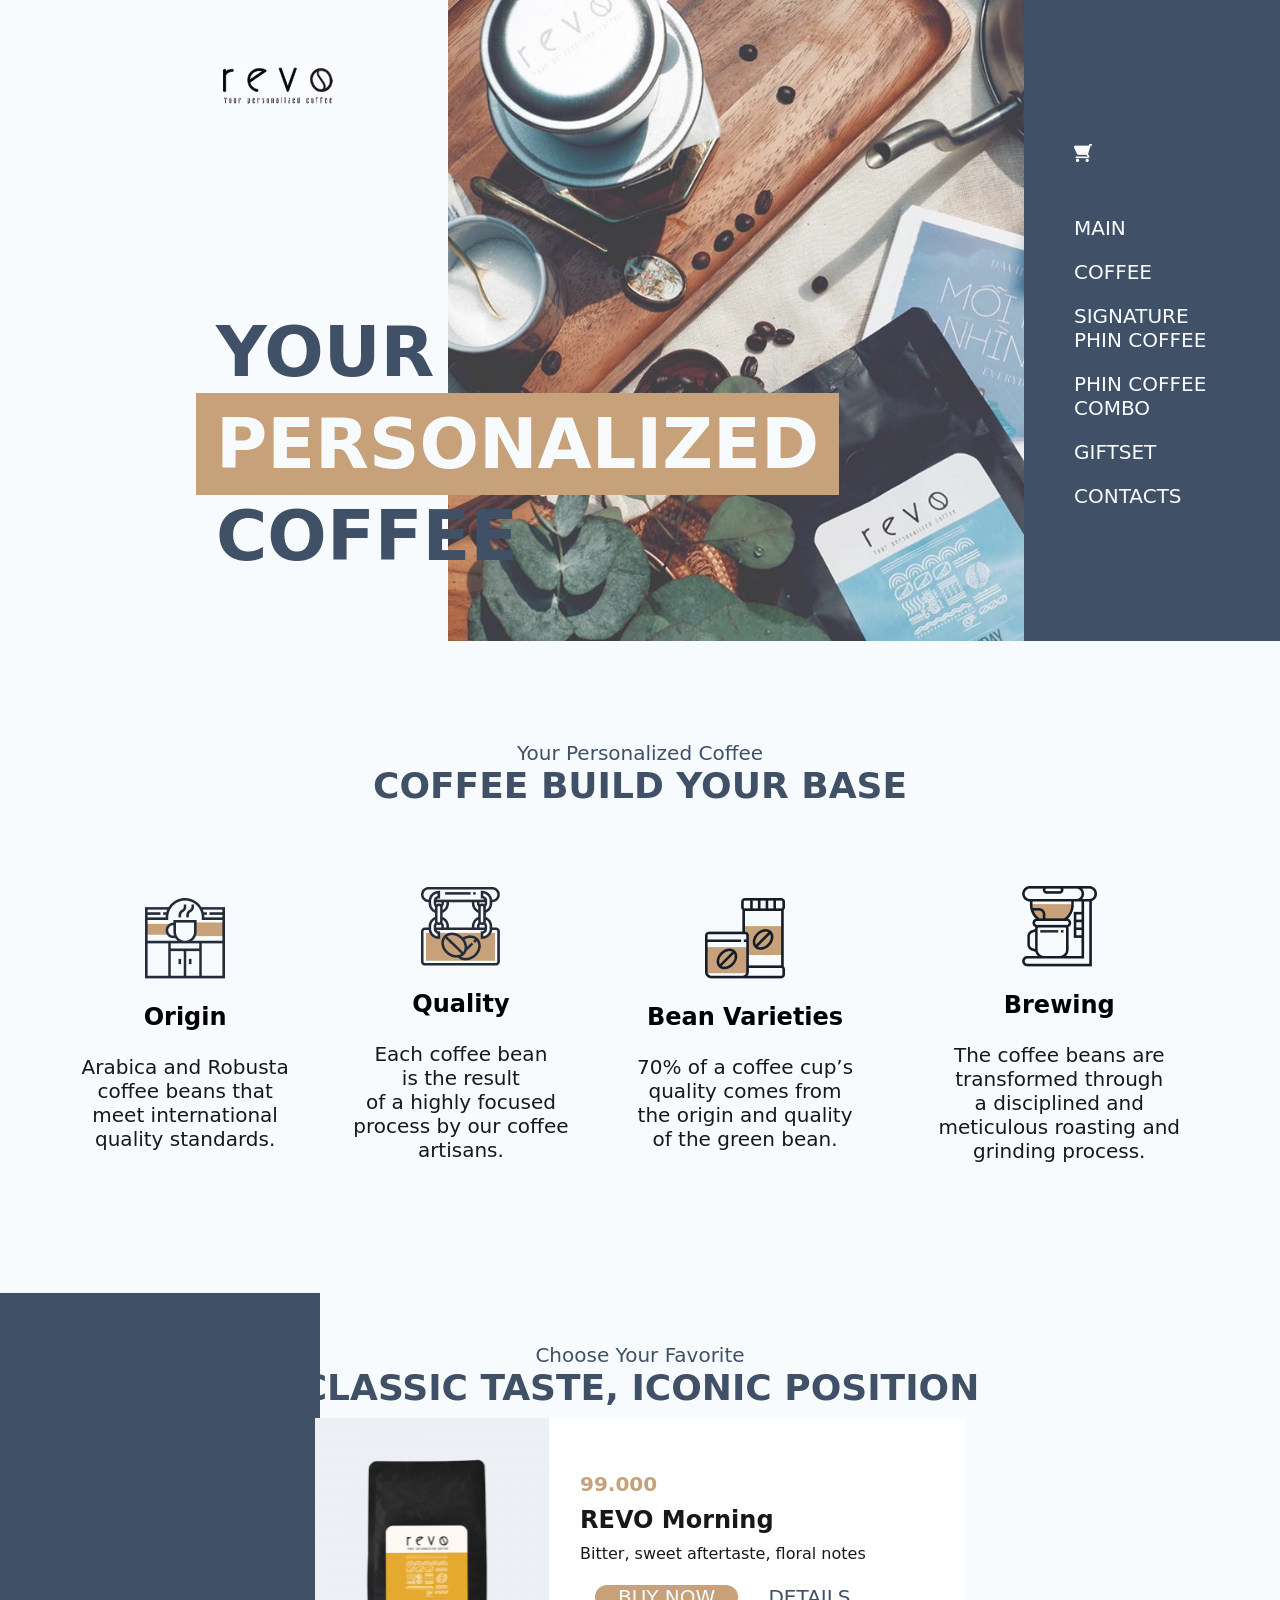
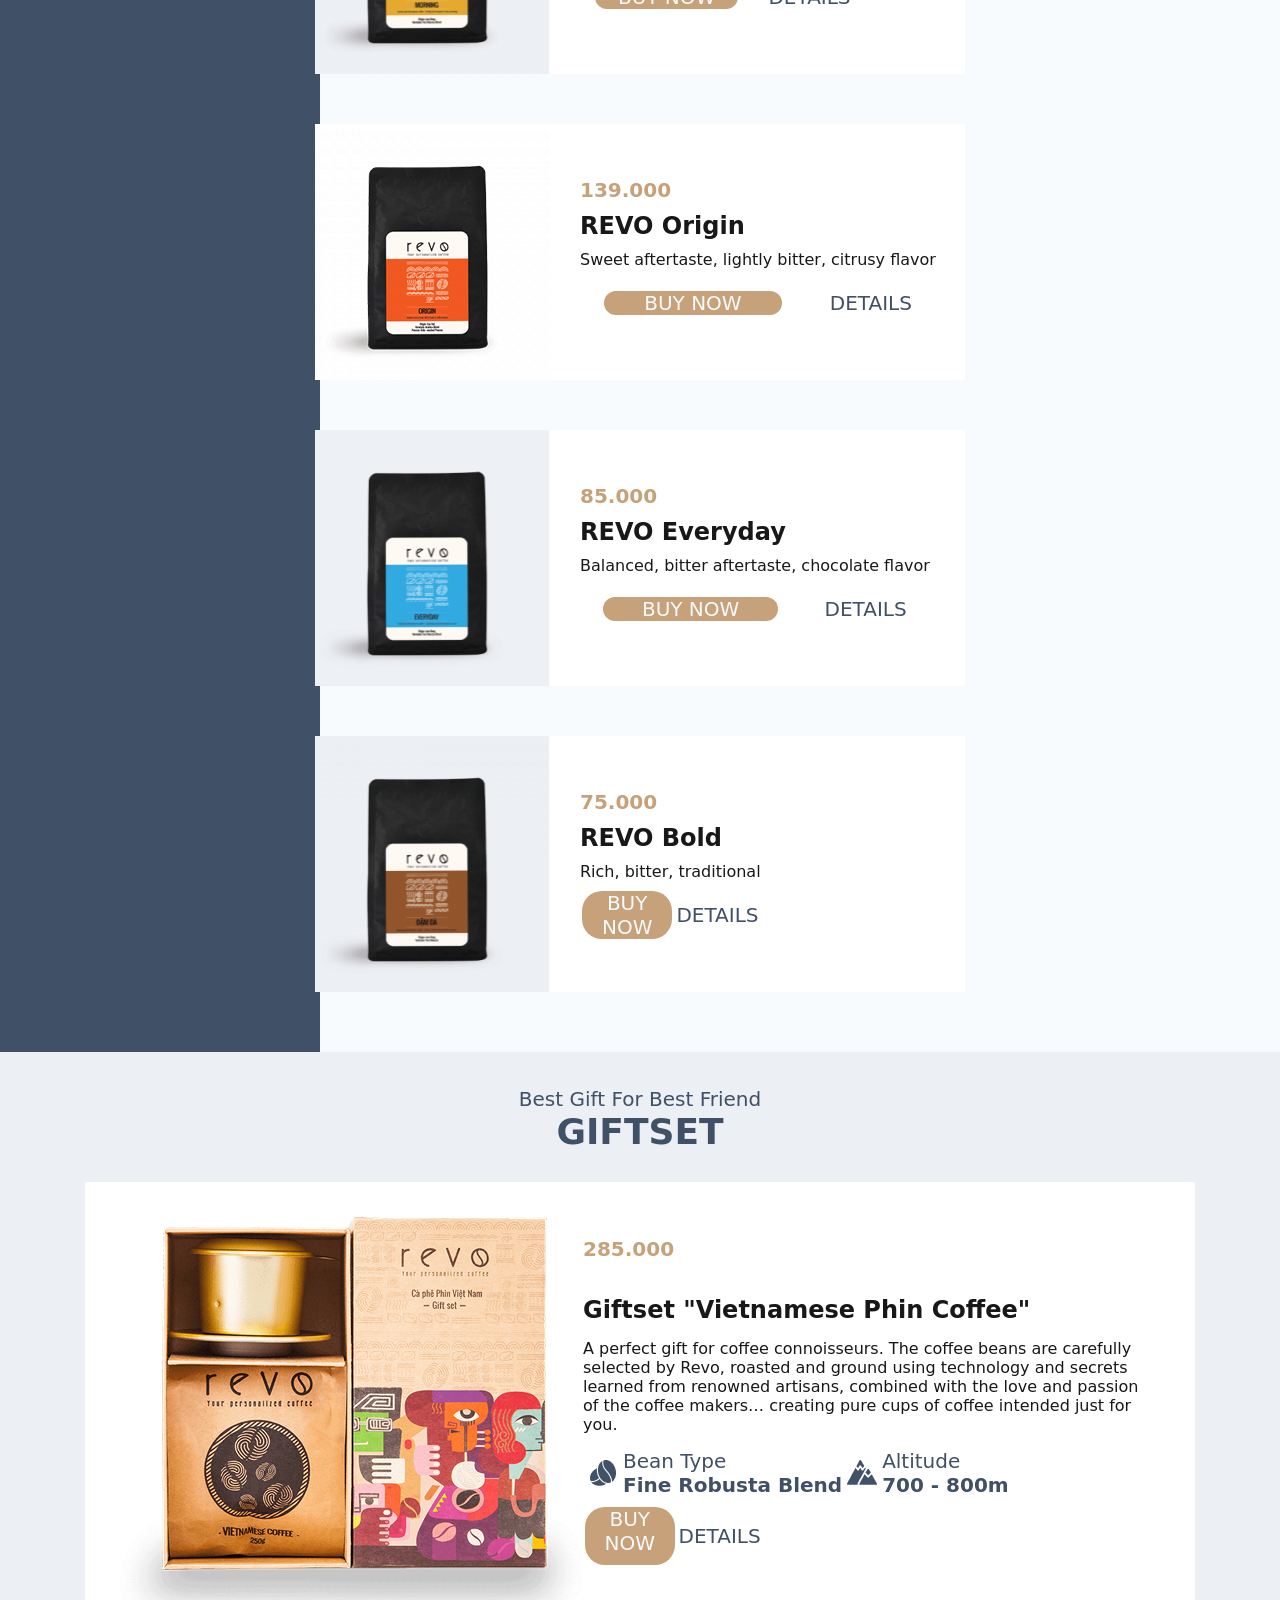
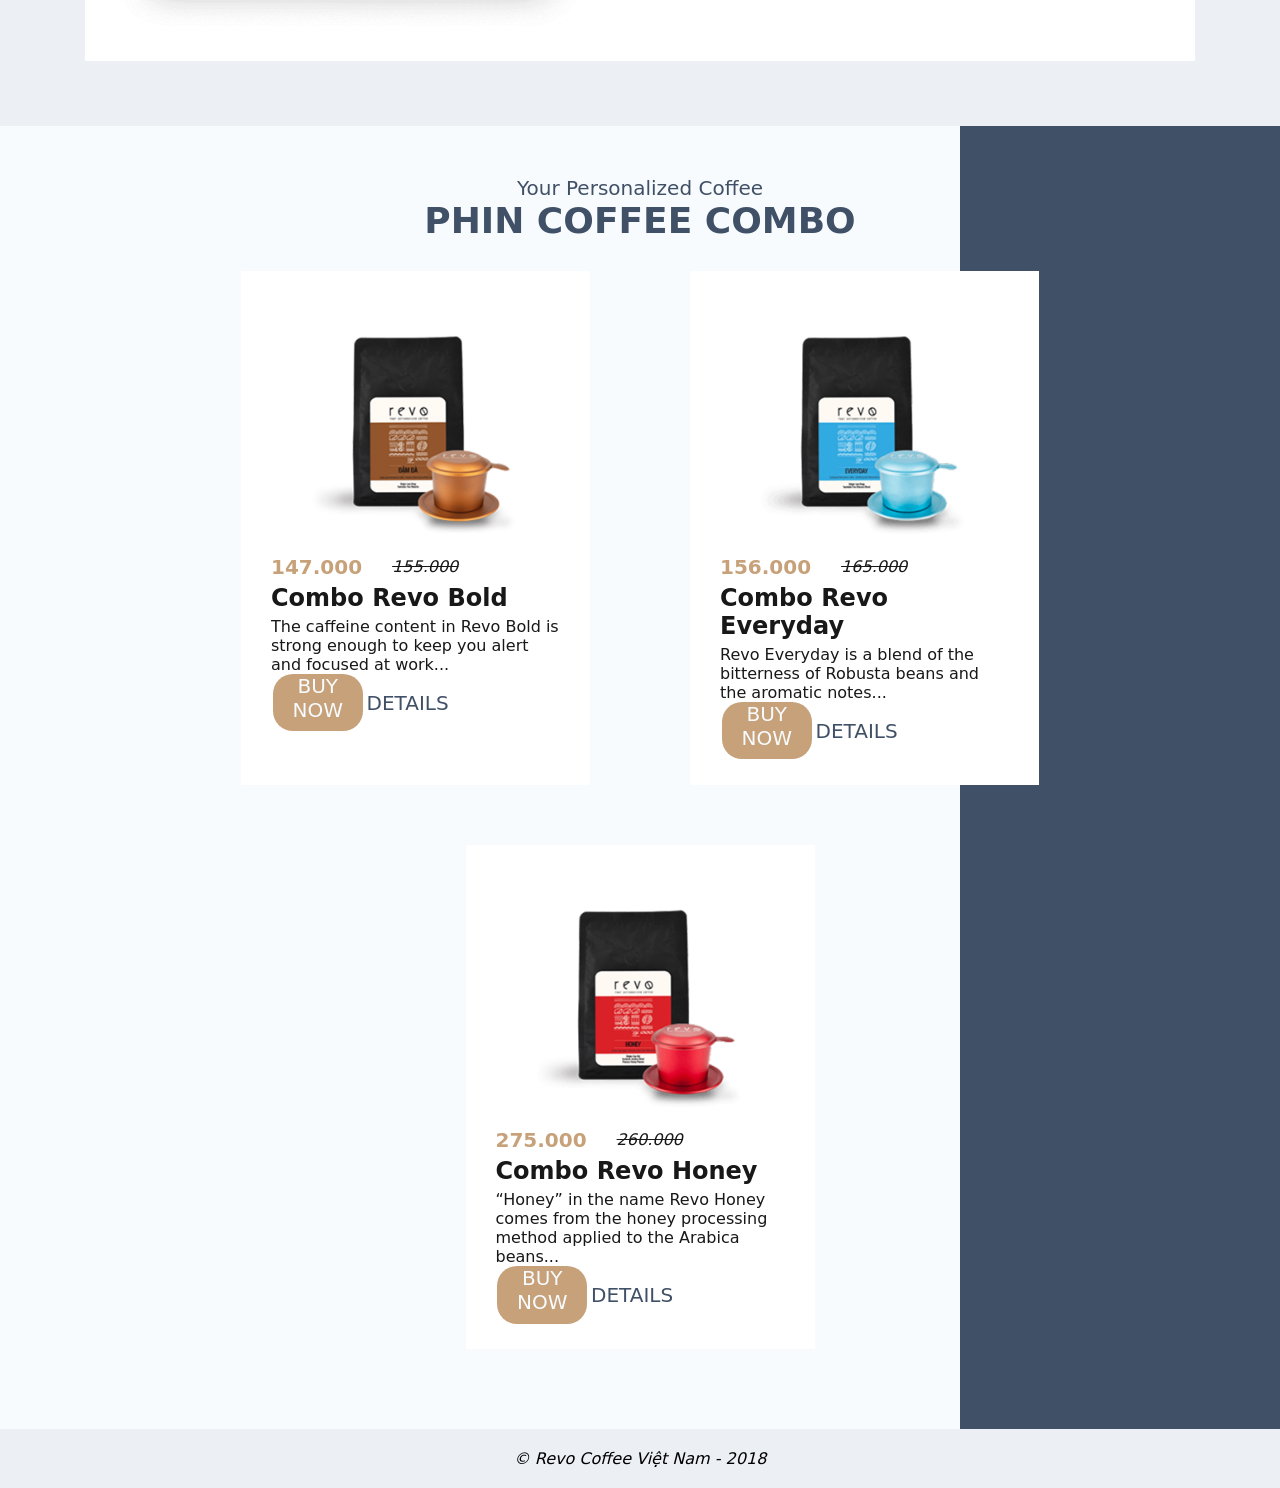
==== commit d5f3d221: "Added adaptivity with Flex and Grid attributes" ====
--- a/index.html
+++ b/index.html
@@ -3,143 +3,206 @@
 <head> 
     <meta charset="UTF-8"> 
     <meta name="viewport" content="width=device-width, initial-scale=1.0"> 
-    <title>Мой сайт</title> 
+    <title>REVO Coffee</title> 
     <link rel="icon" href="assets/icons/LOGO.ico" type="image/x-icon">
     <link rel="stylesheet" href="styles/style.css">
 </head> 
 <body> 
-    <header class="bg-white"> 
-        <h1 class="c-title fw-bold fs-80">YOUR</h1> 
-        <h1><span class="c-text-white fw-bold bg-brown fs-80 p-20">PERSONALIZED</span></h1> 
-        <h1 class="c-title fw-bold fs-80">COFFEE</h1> 
-        <img src="assets/img/Banner.png" alt="Banner">
-        <aside>
-            <nav class="nav"> 
-                <img class="p-50" src="assets/icons/shopping-cart-3.png" alt="Cart">
-                <ul> 
-                    <li class="fs-20 fw-normal ff-nunito m-20 hover:fw-normal"><a class="c-nav-text c-text-white" href="#main">MAIN</a></li> 
-                    <li class="fs-20 fw-normal ff-nunito m-20 hover:fw-normal"><a class="c-nav-text c-text-white" href="#coffee">COFFEE</a></li> 
-                    <li class="fs-20 fw-normal ff-nunito m-20 hover:fw-normal"><a class="c-nav-text c-text-white" href="#signaturecoffee">SIGNATURE PHIN COFFEE</a></li> 
-                    <li class="fs-20 fw-normal ff-nunito m-20 hover:fw-normal"><a class="c-nav-text c-text-white" href="#coffeecombo">PHIN COFFEE COMBO</a></li> 
-                    <li class="fs-20 fw-normal ff-nunito m-20 hover:fw-normal"><a class="c-nav-text c-text-white" href="#giftset">GIFTSET</a></li> 
-                    <li class="fs-20 fw-normal ff-nunito m-20 hover:fw-normal"><a class="c-nav-text c-text-white" href="#contacts">CONTACTS</a></li> 
-                </ul> 
+    <header class="bg-white content-grid">
+        <img class="logo-img" src="assets/icons/LOGO.png" alt="Logo">
+        <div class="header-text">
+            <h1 class="c-title fw-bold fs-70 z-1">YOUR</h1> 
+            <h1><span class="c-text-white fw-bold bg-brown fs-70 b-20 z-1">PERSONALIZED</span></h1> 
+            <h1 class="c-title fw-bold fs-70 z-1">COFFEE</h1> 
+        </div>
+        <img class="banner-img" src="assets/img/Banner.png" alt="Banner">
+        <aside class="nav p-50">
+            <nav> 
+                <img class="cart-img" src="assets/icons/shopping-cart-3.png" alt="Cart">
+                <div>
+                    <ul> 
+                        <li class="fs-20 fw-normal ff-nunito m-20 hover:fw-normal"><a class="c-nav-text c-text-white" href="#main">MAIN</a></li> 
+                        <li class="fs-20 fw-normal ff-nunito m-20 hover:fw-normal"><a class="c-nav-text c-text-white" href="#coffee">COFFEE</a></li> 
+                        <li class="fs-20 fw-normal ff-nunito m-20 hover:fw-normal"><a class="c-nav-text c-text-white" href="#signaturecoffee">SIGNATURE PHIN COFFEE</a></li> 
+                        <li class="fs-20 fw-normal ff-nunito m-20 hover:fw-normal"><a class="c-nav-text c-text-white" href="#coffeecombo">PHIN COFFEE COMBO</a></li> 
+                        <li class="fs-20 fw-normal ff-nunito m-20 hover:fw-normal"><a class="c-nav-text c-text-white" href="#giftset">GIFTSET</a></li> 
+                        <li class="fs-20 fw-normal ff-nunito m-20 hover:fw-normal"><a class="c-nav-text c-text-white" href="#contacts">CONTACTS</a></li> 
+                    </ul> 
+                </div>
             </nav>
         </aside>
     </header> 
     <main> 
         <section id="coffee"> 
-            <h4 class="c-title fs-20 fw-normal">Your Personalized Coffee</h4>
-            <h2 class="c-title fs-36 fw-bold">COFFEE BUILD YOUR BASE</h2>
+            <h4 class="c-title fs-20 fw-normal align-center">Your Personalized Coffee</h4>
+            <h2 class="c-title fs-36 fw-bold align-center">COFFEE BUILD YOUR BASE</h2>
             <div class="container">
-                <img class="p-20" src="assets/icons/Origin.png" alt="Origin">
-                <h3 class="fs-24">Origin</h3>
-                <p class="align-center c-text">Arabica and Robusta coffee beans that meet international quality standards.</p>
-            </div>
-            <div class="container">
-                <img class="p-20" src="assets/icons/Quality.png" alt="Quality">
-                <h3 class="fs-24">Quality</h3>
-                <p class="align-center c-text">Each coffee bean is&nbsp;the result of&nbsp;a&nbsp;highly focused process by&nbsp;our coffee artisans.</p>
-            </div>
-            <div class="container">
-                <img class="p-20" src="assets/icons/Bean_Varieties.png" alt="Bean Varieties">
-                <h3 class="fs-24">Bean Varieties</h3>
-                <p class="align-center c-text">70% of&nbsp;a&nbsp;coffee cup&rsquo;s quality comes from the origin and quality of&nbsp;the green bean.</p>
-            </div>
-            <div class="container">
-                <img class="p-20" src="assets/icons/Brewing.png" alt="Brewing">
-                <h3 class="fs-24">Brewing</h3>
-                <p class="align-center c-text">The coffee beans are transformed through a&nbsp;disciplined and meticulous roasting and grinding process.</p>
+                <div class="container-grid">
+                    <img class="p-20" src="assets/icons/Origin.png" alt="Origin">
+                    <h3 class="fs-24 align-center">Origin</h3>
+                    <p class="align-center c-text fs-20">Arabica and Robusta coffee beans that meet international quality standards.</p>
+                </div>
+                <div class="container-grid">
+                    <img class="p-20" src="assets/icons/Quality.png" alt="Quality">
+                    <h3 class="fs-24 align-center">Quality</h3>
+                    <p class="align-center c-text fs-20">Each coffee bean is&nbsp;the result of&nbsp;a&nbsp;highly focused process by&nbsp;our coffee artisans.</p>
+                </div>
+                <div class="container-grid">
+                    <img class="p-20" src="assets/icons/Bean_Varieties.png" alt="Bean Varieties">
+                    <h3 class="fs-24 align-center">Bean Varieties</h3>
+                    <p class="align-center c-text fs-20">70% of&nbsp;a&nbsp;coffee cup&rsquo;s quality comes from the origin and quality of&nbsp;the green bean.</p>
+                </div>
+                <div class="container-grid">
+                    <img class="p-20" src="assets/icons/Brewing.png" alt="Brewing">
+                    <h3 class="fs-24 align-center">Brewing</h3>
+                    <p class="align-center c-text fs-20">The coffee beans are transformed through a&nbsp;disciplined and meticulous roasting and grinding process.</p>
+                </div>
             </div>
         </section>
-        <section class="nav" id="signaturecoffee"> 
-            <h4 class="c-title fs-20 fw-normal">Choose Your Favorite</h4> 
-            <h2 class="c-title fs-36 fw-bold">CLASSIC TASTE, ICONIC POSITION</h2>  
-            <article class="a-container hover:a-container">
-                <img src="assets/img/Coffee_1.png" alt="REVO Morning">
-                <h5 class="c-text-brown m-20 fs-20">99.000</h5>
-                <h3 class="c-text fs-24">REVO Morning</h3>
-                <p class="c-text">Bitter, sweet aftertaste, floral notes</p>
-                <p class="bg-brown rounded p-box fs-20"><a class="c-nav-text c-text-white" href="#paymenu">BUY NOW</a></p>
-                <p class="c-title fs-20 p-5-20"><a class="c-title c-nav-text" href="#details">DETAILS</a></p>
-            </article>
-            <article class="a-container hover:a-container">
-                <img src="assets/img/Coffee_2.png" alt="REVO Origin">
-                <h5 class="c-text-brown m-20 fs-20">139.000</h5>
-                <h3 class="c-text fs-24">REVO Origin</h3>
-                <p class="c-text">Sweet aftertaste, lightly bitter, citrusy flavor</p>
-                <p class="bg-brown rounded p-box fs-20"><a class="c-nav-text c-text-white" href="#paymenu">BUY NOW</a></p>
-                <p class="c-title fs-20 p-5-20"><a class="c-title c-nav-text" href="#details">DETAILS</a></p>
-            </article>
-            <article class="a-container hover:a-container">
-                <img src="assets/img/Coffee_3.png" alt="REVO Everyday">
-                <h5 class="c-text-brown m-20 fs-20">85.000</h5>
-                <h3 class="c-text fs-24">REVO Everyday</h3>
-                <p class="c-text">Balanced, bitter aftertaste, chocolate flavor</p>
-                <p class="bg-brown rounded p-box fs-20"><a class="c-nav-text c-text-white" href="#paymenu">BUY NOW</a></p>
-                <p class="c-title fs-20 p-5-20"><a class="c-title c-nav-text" href="#details">DETAILS</a></p>
-            </article>
-            <article class="a-container hover:a-container">
-                <img src="assets/img/Coffee_4.png" alt="REVO Bold">
-                <h5 class="c-text-brown m-20 fs-20">75.000</h5>
-                <h3 class="c-text fs-24">REVO Bold</h3>
-                <p class="c-text">Rich, bitter, traditional</p>
-                <p class="bg-brown rounded p-box fs-20"><a class="c-nav-text c-text-white" href="#paymenu">BUY NOW</a></p>
-                <p class="c-title fs-20 p-5-20"><a class="c-title c-nav-text" href="#details">DETAILS</a></p>
-            </article>
+        <section id="signaturecoffee">
+            <div class="content-sign-coffee">
+                <h4 class="c-title fs-20 fw-normal align-center">Choose Your Favorite</h4> 
+                <h2 class="c-title fs-36 fw-bold align-center">CLASSIC TASTE, ICONIC POSITION</h2>  
+                <div class="a-container-flex">
+                    <article class="a-container a-card hover:a-container">
+                        <img class="card-img" src="assets/img/Coffee_1.png" alt="REVO Morning">
+                        <div class="a-card-text">
+                            <h5 class="c-text-brown fs-20">99.000</h5>
+                            <h3 class="c-text fs-24">REVO Morning</h3>
+                            <p class="c-text">Bitter, sweet aftertaste, floral notes</p>
+                            <div class="text-container">
+                                <p class="bg-brown rounded p-box fs-20 align-center"><a class="c-nav-text c-text-white" href="#paymenu">BUY NOW</a></p>
+                                <p class="fs-20 align-center"><a class="c-title c-nav-text" href="#details">DETAILS</a></p>
+                            </div>
+                        </div>
+                    </article>
+                    <article class="a-container a-card hover:a-container">
+                        <img class="card-img" src="assets/img/Coffee_2.png" alt="REVO Origin">
+                        <div class="a-card-text">
+                            <h5 class="c-text-brown fs-20">139.000</h5>
+                            <h3 class="c-text fs-24">REVO Origin</h3>
+                            <p class="c-text">Sweet aftertaste, lightly bitter, citrusy flavor</p>
+                            <div class="text-container">
+                                <p class="bg-brown rounded p-box fs-20 align-center"><a class="c-nav-text c-text-white" href="#paymenu">BUY NOW</a></p>
+                                <p class="fs-20 align-center"><a class="c-title c-nav-text" href="#details">DETAILS</a></p>
+                            </div>
+                        </div>
+                    </article>
+                    <article class="a-container a-card hover:a-container">
+                        <img class="card-img" src="assets/img/Coffee_3.png" alt="REVO Everyday">
+                        <div class="a-card-text">
+                            <h5 class="c-text-brown fs-20">85.000</h5>
+                            <h3 class="c-text fs-24">REVO Everyday</h3>
+                            <p class="c-text">Balanced, bitter aftertaste, chocolate flavor</p>
+                            <div class="text-container">
+                                <p class="bg-brown rounded p-box fs-20 align-center"><a class="c-nav-text c-text-white" href="#paymenu">BUY NOW</a></p>
+                                <p class="fs-20 align-center"><a class="c-title c-nav-text" href="#details">DETAILS</a></p>
+                            </div>
+                        </div>
+                    </article>
+                    <article class="a-container a-card hover:a-container">
+                        <img class="card-img" src="assets/img/Coffee_4.png" alt="REVO Bold">
+                        <div class="a-card-text">
+                            <h5 class="c-text-brown fs-20">75.000</h5>
+                            <h3 class="c-text fs-24">REVO Bold</h3>
+                            <p class="c-text">Rich, bitter, traditional</p>
+                            <div class="text-container">
+                                <p class="bg-brown rounded p-box fs-20 align-center"><a class="c-nav-text c-text-white" href="#paymenu">BUY NOW</a></p>
+                                <p class="fs-20 align-center"><a class="c-title c-nav-text" href="#details">DETAILS</a></p>
+                            </div>
+                        </div>
+                    </article>
+                </div>
+            </div>
         </section> 
         <section class="bg-grey" id="giftset"> 
-            <h4 class="c-title fs-20 fw-normal">Best Gift For Best Friend</h4> 
-            <h2 class="c-title fs-36 fw-bold">GIFTSET</h2>
-            <article class="giftset-container">
-                <img src="assets/img/Giftset_coffee.png" alt="Giftset Coffee">
-                <h5 class="c-text-brown m-20 fs-20">285.000</h5>
-                <h3 class="c-text fs-24">Giftset "Vietnamese Phin Coffee"</h3>
-                <p class="c-text">A&nbsp;perfect gift for coffee connoisseurs. The coffee beans are carefully selected by&nbsp;Revo, roasted and ground using technology and secrets learned from renowned artisans, combined with the love and passion of&nbsp;the coffee makers&hellip; creating pure cups of&nbsp;coffee intended just for you.</p>
-                <img src="assets/icons/IC_coffee.png" alt="Coffee">
-                <p class="c-title fs-20 fw-normal">Bean Type</p>
-                <p class="c-title fs-20"><b>Fine Robusta Blend</b></p>
-                <img src="assets/icons/IC_Mountain.png" alt="Mountain">
-                <p class="c-title fs-20 fw-normal">Altitude</p>
-                <p class="c-title fs-20"><b>700 - 800m</b></p>
-                <p class="bg-brown rounded p-box fs-20"><a class="c-nav-text c-text-white" href="#paymenu">BUY NOW</a></p>
-                <p class="fs-20 p-5-20"><a class="c-title c-nav-text" href="#details">DETAILS</a></p>
-            </article>
+            <div class="gift-container-flex">
+                <h4 class="c-title fs-20 fw-normal">Best Gift For Best Friend</h4> 
+                <h2 class="c-title fs-36 fw-bold">GIFTSET</h2>
+                <article class="giftset-container giftset-cart-flex">
+                    <img src="assets/img/Giftset_coffee.png" alt="Giftset Coffee">
+                    <div class="giftset-text-grid">
+                        <h5 class="c-text-brown m-20 fs-20">285.000</h5>
+                        <h3 class="c-text fs-24">Giftset "Vietnamese Phin Coffee"</h3>
+                        <p class="c-text">A&nbsp;perfect gift for coffee connoisseurs. The coffee beans are carefully selected by&nbsp;Revo, roasted and ground using technology and secrets learned from renowned artisans, combined with the love and passion of&nbsp;the coffee makers&hellip; creating pure cups of&nbsp;coffee intended just for you.</p>
+                        <div class="giftset-container-flex">
+                            <img src="assets/icons/IC_coffee.png" alt="Coffee">
+                            <div class="giftset-text-flex">
+                                <p class="c-title fs-20 fw-normal">Bean Type</p>
+                                <p class="c-title fs-20"><b>Fine Robusta Blend</b></p>          
+                            </div>
+                            <img src="assets/icons/IC_Mountain.png" alt="Mountain">
+                            <div class="giftset-text-flex">
+                                <p class="c-title fs-20 fw-normal">Altitude</p>
+                                <p class="c-title fs-20"><b>700 - 800m</b></p>
+                            </div>
+                            
+                        </div>
+                       
+                        <div class="text-container">
+                                <p class="bg-brown rounded p-box fs-20 align-center"><a class="c-nav-text c-text-white" href="#paymenu">BUY NOW</a></p>
+                                <p class="fs-20 align-center"><a class="c-title c-nav-text" href="#details">DETAILS</a></p>
+                        </div>
+                    </div>
+                    
+                </article>
+            </div>
+            
         </section> 
-        <section class="nav" id="coffeecombo"> 
-            <h4 class="c-title fs-20 fw-normal">Your Personalized Coffee</h4> 
-            <h2 class="c-title fs-36 fw-bold">PHIN COFFEE COMBO</h2> 
-            <article class="combo-container hover:a-container">
-                <img src="assets/img/Coffee_cup_1.png" alt="Combo Revo Bold">
-                <h5 class="c-text-brown fs-20">147.000</h5>
-                <p class="c-text"><del><i>155.000</i></del></p>
-                <h3 class="c-text fs-24">Combo Revo Bold</h3>
-                <p class="c-text">The caffeine content in Revo Bold is strong enough to keep you alert and focused at work...</p>
-                <p class="bg-brown rounded p-box fs-20"><a class="c-nav-text c-text-white" href="#paymenu">BUY NOW</a></p>
-                <p class="fs-20 p-5-20"><a class="c-title c-nav-text" href="#details">DETAILS</a></p>
-            </article>
-            <article class="combo-container hover:a-container">
-                <img src="assets/img/Coffee_cup_2.png" alt="Combo Revo Everyday">
-                <h5 class="c-text-brown fs-20">156.000</h5>
-                <p class="c-text"><del><i>165.000</i></del></p>
-                <h3 class="c-text fs-24">Combo Revo Everyday</h3>
-                <p class="c-text">Revo Everyday is a blend of the bitterness of Robusta beans and the aromatic notes...</p>
-                <p class="bg-brown rounded p-box fs-20"><a class="c-nav-text c-text-white" href="#paymenu">BUY NOW</a></p>
-                <p class="fs-20 p-5-20"><a class="c-title c-nav-text" href="#details">DETAILS</a></p>
-            </article>
-            <article class="combo-container hover:a-container">
-                <img src="assets/img/Coffee_cup_3.png" alt="Combo Revo Honey">
-                <h5 class="c-text-brown fs-20">275.000</h5>
-                <p class="c-text"><del><i>260.000</i></del></p>
-                <h3 class="c-text fs-24">Combo Revo Honey</h3>
-                <p class="c-text">“Honey” in the name Revo Honey comes from the honey processing method applied to the Arabica beans...</p>
-                <p class="bg-brown rounded p-box fs-20"><a class="c-nav-text c-text-white" href="#paymenu">BUY NOW</a></p>
-                <p class="fs-20 p-5-20"><a class="c-title c-nav-text" href="#details">DETAILS</a></p>
-            </article>
+        <section id="coffeecombo"> 
+            <div class="content-sign-coffee">
+                <h4 class="c-title fs-20 fw-normal align-center">Your Personalized Coffee</h4> 
+                <h2 class="c-title fs-36 fw-bold align-center">PHIN COFFEE COMBO</h2> 
+                <div class="combo-containers-flex">
+                    <article class="combo-container combo-container-flex hover:a-container">
+                        <img class="align-img" src="assets/img/Coffee_cup_1.png" alt="Combo Revo Bold">
+                        <div class="price-flex">
+                            <h5 class="c-text-brown fs-20">147.000</h5>
+                            <p class="c-text"><del><i>155.000</i></del></p>
+                        </div>
+                        
+                        <h3 class="c-text fs-24">Combo Revo Bold</h3>
+                        <p class="c-text">The caffeine content in Revo Bold is strong enough to keep you alert and focused at work...</p>
+                        <div class="text-container">
+                                    <p class="bg-brown rounded p-box fs-20 align-center"><a class="c-nav-text c-text-white" href="#paymenu">BUY NOW</a></p>
+                                    <p class="fs-20 align-center"><a class="c-title c-nav-text" href="#details">DETAILS</a></p>
+                        </div>
+                    </article>
+                    <article class="combo-container combo-container-flex hover:a-container">
+                        <img class="align-img" src="assets/img/Coffee_cup_2.png" alt="Combo Revo Everyday">
+                        <div class="price-flex">
+                            <h5 class="c-text-brown fs-20">156.000</h5>
+                            <p class="c-text"><del><i>165.000</i></del></p>
+                        </div>
+                        
+                        <h3 class="c-text fs-24">Combo Revo Everyday</h3>
+                        <p class="c-text">Revo Everyday is a blend of the bitterness of Robusta beans and the aromatic notes...</p>
+                        <div class="text-container">
+                                    <p class="bg-brown rounded p-box fs-20 align-center"><a class="c-nav-text c-text-white" href="#paymenu">BUY NOW</a></p>
+                                    <p class="fs-20 align-center"><a class="c-title c-nav-text" href="#details">DETAILS</a></p>
+                        </div>
+                    </article>
+                    <article class="combo-container combo-container-flex hover:a-container">
+                        <img class="align-img" src="assets/img/Coffee_cup_3.png" alt="Combo Revo Honey">
+                        <div class="price-flex">
+                            <h5 class="c-text-brown fs-20">275.000</h5>
+                            <p class="c-text"><del><i>260.000</i></del></p>
+                        </div>
+                        
+                        <h3 class="c-text fs-24">Combo Revo Honey</h3>
+                        <p class="c-text">“Honey” in the name Revo Honey comes from the honey processing method applied to the Arabica beans...</p>
+                        <div class="text-container">
+                                    <p class="bg-brown rounded p-box fs-20 align-center"><a class="c-nav-text c-text-white" href="#paymenu">BUY NOW</a></p>
+                                    <p class="fs-20 align-center"><a class="c-title c-nav-text" href="#details">DETAILS</a></p>
+                        </div>
+                    </article>
+                </div>
+            </div>
+            
         </section> 
     </main> 
         <footer> 
-            <p>&copy; Revo Coffee Việt Nam - 2018</p> 
+            <p><i>&copy; Revo Coffee Việt Nam - 2018</i></p> 
         </footer>
 </body> 
 </html>
--- a/styles/style.css
+++ b/styles/style.css
@@ -19,8 +19,14 @@
 }
 
 .p-box{
-    width: 150px;
-    height: 35px;
+    width: 50%;
+    height: 120%;
+}
+
+.b-20{
+    display: inline-block;
+    padding: 10px 20px;
+    margin-left: -20px;
 }
 
 .m-20{
@@ -41,7 +47,6 @@
 
 .c-nav-text{
     text-decoration: none;
-    margin: 20px 50px;
 }
 
 .c-text-white{
@@ -69,30 +74,37 @@
 }
 
 .container{
+    display: flex;
     margin: 50px;
-    height: 400px;
-    width: 300px;
+    flex-wrap: nowrap;
+    align-items: center;
+    flex-direction: row;
+    justify-content: space-around;
+}
+
+.text-container{
+    display: flex;
+    flex-direction: row;
+    flex-wrap: wrap;
+    justify-content: space-around;
+    align-items: center;
+    align-content: center;
 }
 
 .a-container{
     background: #fff;
-    margin: 30px 50px;
+    width: 650px;
     height: 256px;
-    width: 650px;
 }
 
 .giftset-container{
     background: #fff;
     margin: 30px 50px;
-    height: 600px;
-    width: 1200px;
 }
 
 .combo-container{
     background: #fff;
     margin: 30px 50px;
-    height: 600px;
-    width: 349px;
 }
 
 .fw-normal {
@@ -103,8 +115,8 @@
     font-weight: 900;
 }
 
-.fs-80{
-    font-size: 80px;
+.fs-70{
+    font-size: 70px;
 }
 
 .fs-36{
@@ -128,10 +140,170 @@
 } 
 
 .nav {
+    display: flex;
     background: #405066;
-    width: 20%;
-    height: 720px;
-    padding: 180px 0;
+    flex-direction: column;
+    align-items: baseline;
+    justify-content: center;
+    flex-wrap: nowrap;
+    text-align: left;
+}
+.z-1{
+    position: relative;
+    z-index: 5;
+}
+
+.banner-img {
+    width: 100%;
+    height: 100%;
+    object-fit: cover;
+}
+
+.logo-img {
+    width: 124px;
+    height: 40px;
+    z-index: 5;
+    position: absolute;
+    margin: 4rem 13.5rem;
+}
+
+.cart-img {
+    width: 18px;
+    height: 18px;
+    margin: 30px 0;
+}
+
+.card-img {
+    width: 235px;
+    height: 256px;
+}
+
+.header-text{
+    display: flex;
+    flex-direction: column;
+    flex-wrap: wrap;
+    justify-content: flex-end;
+    align-content: flex-start;
+    padding: 4rem 13.5rem;
+}
+
+.content-grid {
+    display: grid;
+    grid-template-columns: 35% 45% 20%;
+    justify-items: stretch;
+    align-items: stretch;
+    justify-content: center;
+}
+
+
+.container-grid {
+    display: grid;
+    gap: 1.5rem;
+    justify-items: center;
+    justify-content: stretch;
+    align-items: stretch;
+    margin: 30px;
+}
+
+.a-card {
+    display: flex;
+    flex-direction: row;
+    gap: 30px;
+    flex-wrap: wrap;
+    align-content: center;
+    justify-content: flex-start;
+    margin: 10px auto;
+    align-items: center;
+}
+
+.a-card-text {
+    display: flex;
+    flex-direction: column;
+    gap: 10px;
+    flex-wrap: wrap;
+}
+
+.a-container-flex {
+    display: flex;
+    gap: 30px;
+    justify-content: center;
+    flex-wrap: wrap;
+    position: relative;
+    z-index: 2;
+}
+
+.gift-container-flex {
+    display: flex;
+    flex-direction: column;
+    align-items: center;
+    justify-content: center;
+    flex-wrap: nowrap;
+    align-items: center;
+    padding:35px;
+}
+
+.giftset-container-flex{
+    display: flex;
+    align-content: center;
+    align-items: center;
+}
+
+.giftset-text-grid{
+    display: grid;
+    justify-items: start;
+    align-items: stretch;
+    gap: 15px;
+}
+
+.giftset-text-flex{
+    display: flex;
+    justify-items: start;
+    align-items: flex-start;
+    flex-direction: column;
+    flex-wrap: nowrap;
+}
+
+.content-sign-coffee{
+    padding: 50px 0;
+}
+
+.giftset-cart-flex{
+    display: flex;
+    flex-direction: row;
+    align-items: flex-start;
+    flex-wrap: nowrap;
+    justify-content: space-between;
+    padding: 35px;
+}
+
+.align-img{
+    align-items: center;
+    width: 100%;
+}
+
+.combo-container-flex{
+    display: flex;
+    flex-direction: column;
+    align-items: flex-start;
+    width: 349px;
+    padding: 30px;
+    z-index: 2;
+    gap: 5px;
+}
+
+.combo-containers-flex{
+    display: flex;
+    flex-wrap: wrap;
+    justify-content: center;
+}
+
+.price-flex{
+    display: flex;
+    flex-direction: row;
+    align-content: stretch;
+    align-items: center;
+    flex-wrap: nowrap;
+    gap: 30px;
 }
 
 .hover\:fw-normal:hover { 
@@ -145,4 +317,143 @@
 body { 
     background: #f8fbfe;
     font-family: 'Montserrat', system-ui, sans-serif; 
-} +} 
+
+ul {
+    list-style-type: none;
+}
+
+#coffee{
+    margin: 100px auto;
+}
+
+#signaturecoffee {
+    position: relative;
+    background-color: #f8fbfe;
+    align-items: center;
+}
+
+#signaturecoffee::before {
+    content: "";
+    position: absolute;
+    width: 25%;
+    height: 100%;
+    background-color: #405066;
+}
+
+#coffeecombo{
+    position: relative;
+    background-color: #f8fbfe;
+}
+
+#coffeecombo::before {
+    content: "";
+    right: 0;
+    position: absolute;
+    width: 25%;
+    height: 100%;
+    background-color: #405066;
+}
+
+footer{
+    background-color: #eceff4;
+    text-align: center;
+    padding: 20px;
+}
+
+@media (max-width: 1199px) { 
+    .content-grid {
+        display: flex;
+        flex-direction: column;
+    }
+
+    .logo-img {
+        position: static;
+        margin: 20px auto;
+    }
+
+    .header-text {
+        padding: 20px;
+        align-content: center;
+        text-align: center;
+    }
+
+    .fs-70 { 
+        font-size: 45px;
+     }
+
+    .a-container {
+        width: 90%;
+        height: auto;
+        flex-direction: column;
+    }
+    
+    .card-img {
+        width: 100%;
+        height: auto;
+    }
+} 
+
+@media (max-width: 767px) {
+    .container {
+        flex-wrap: wrap; 
+    }
+    
+    .container-grid {
+        width: 45%;
+    }
+
+    #signaturecoffee::before, 
+    #coffeecombo::before {
+        width: 15%;
+    }
+
+    .giftset-cart-flex {
+        flex-direction: column; 
+        align-items: center;
+    }
+}
+
+@media (max-width: 575px) {
+    .fs-70 {
+        font-size: 32px; 
+    }
+    .fs-36 { 
+        font-size: 26px; 
+    }
+    
+    .b-20 { 
+        margin-left: 0; 
+        padding: 5px 10px; 
+    }
+
+    .combo-container {
+        margin: 15px;
+        width: 100%;
+    }
+
+    
+    #signaturecoffee::before, 
+    #coffeecombo::before {
+        display: none;
+    }
+
+    .header-text {
+        padding: 10px;
+    }
+}
+
+@media (max-width: 399px) {
+    .fs-70 { 
+        font-size: 28px; 
+    }
+    
+    .text-container {
+        flex-direction: column;
+        gap: 10px;
+    }
+    
+    .p-box {
+        width: 100%;
+    }
+}
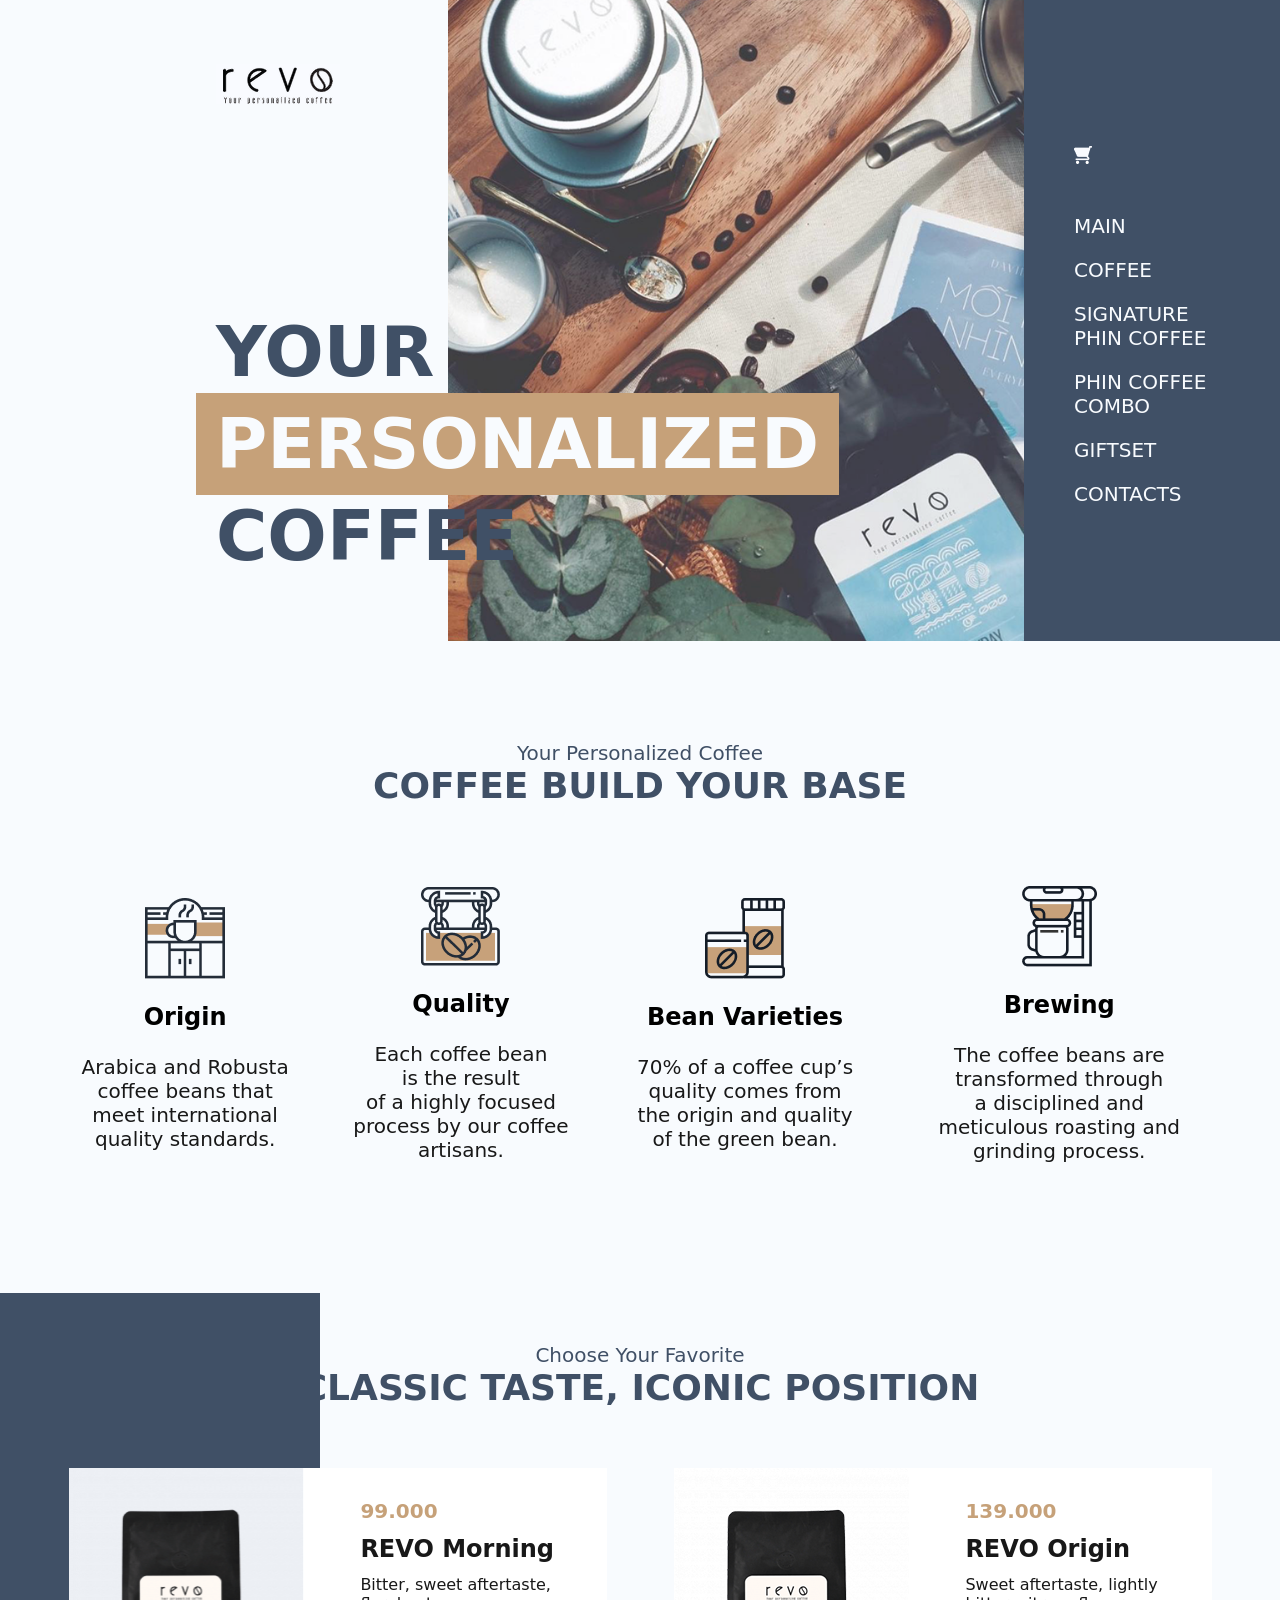
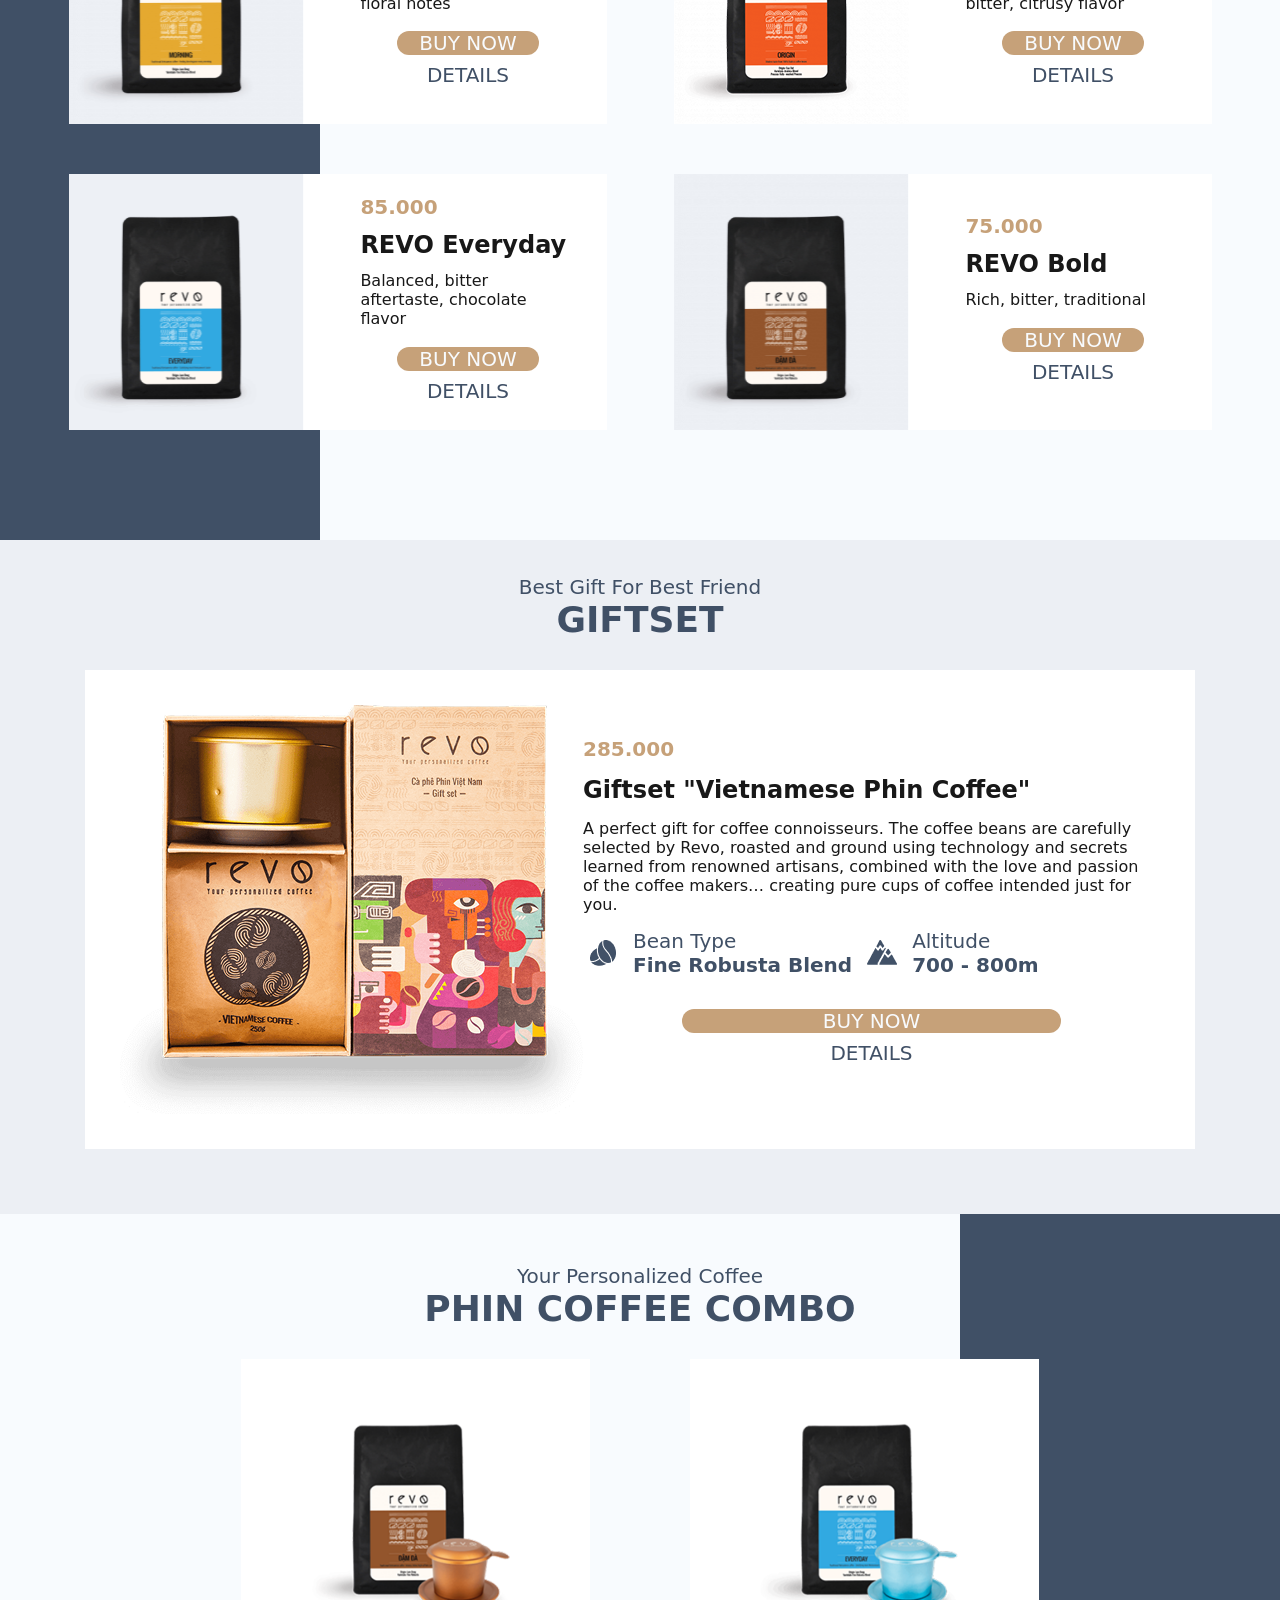
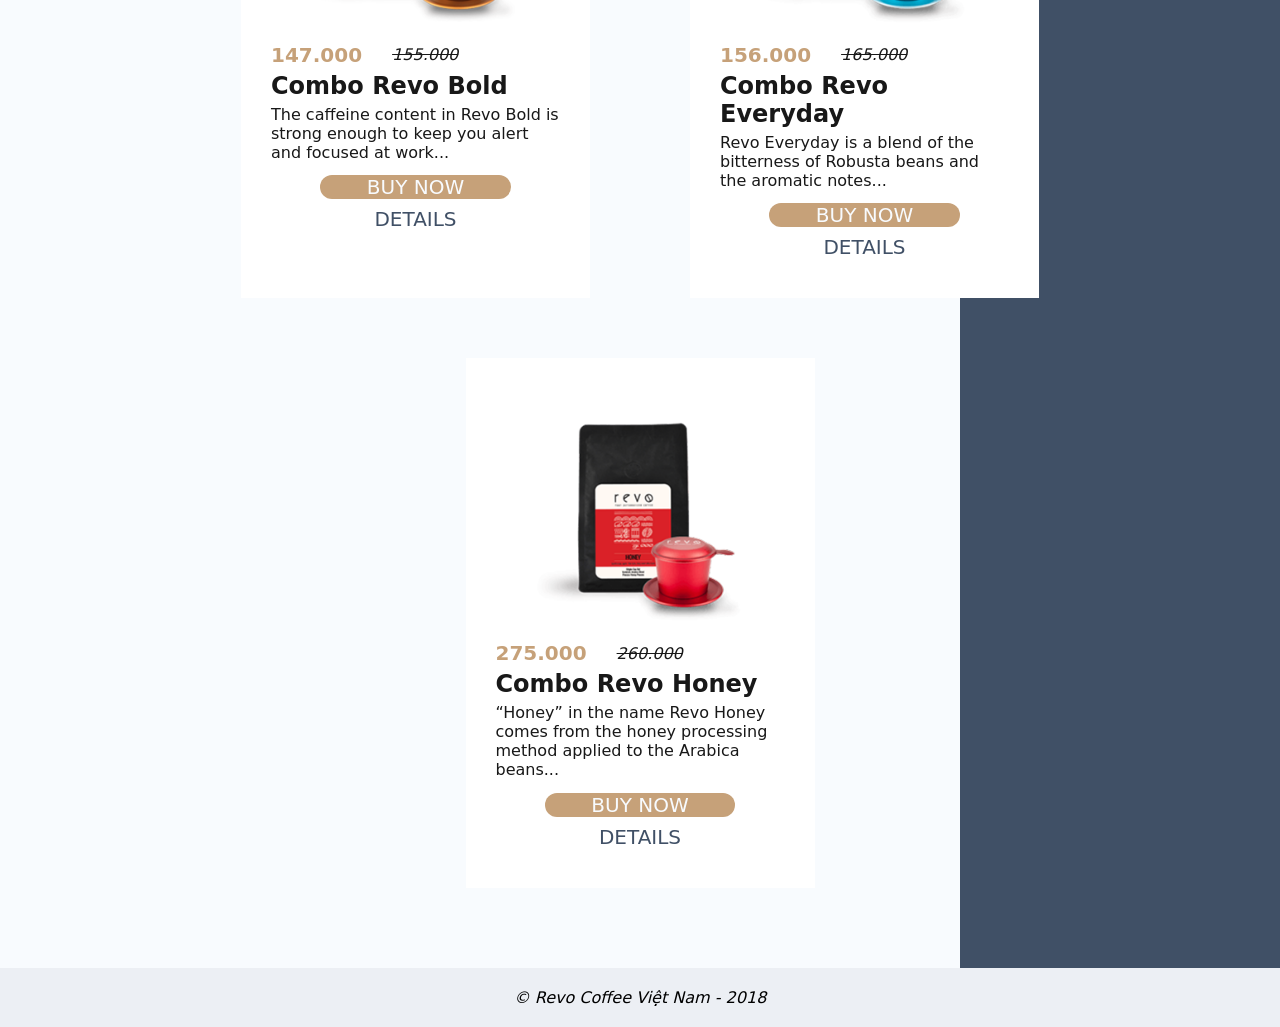
==== commit 9f77b93b: "Implementing a mobile interface with a hamburger menu" ====
--- a/index.html
+++ b/index.html
@@ -6,10 +6,16 @@
     <title>REVO Coffee</title> 
     <link rel="icon" href="assets/icons/LOGO.ico" type="image/x-icon">
     <link rel="stylesheet" href="styles/style.css">
+    <link rel="stylesheet" href="styles/mobile.css" media="screen and (max-width: 1024px)">
 </head> 
 <body> 
     <header class="bg-white content-grid">
         <img class="logo-img" src="assets/icons/LOGO.png" alt="Logo">
+        <button class="menu-toggle" id="menuToggle" aria-label="Открыть меню" aria-expanded="false"> 
+            <span class="menu-toggle__line"></span> 
+            <span class="menu-toggle__line"></span> 
+            <span class="menu-toggle__line"></span> 
+        </button> 
         <div class="header-text">
             <h1 class="c-title fw-bold fs-70 z-1">YOUR</h1> 
             <h1><span class="c-text-white fw-bold bg-brown fs-70 b-20 z-1">PERSONALIZED</span></h1> 
@@ -17,16 +23,16 @@
         </div>
         <img class="banner-img" src="assets/img/Banner.png" alt="Banner">
         <aside class="nav p-50">
-            <nav> 
+            <nav class="nav" id="mainNav"> 
                 <img class="cart-img" src="assets/icons/shopping-cart-3.png" alt="Cart">
                 <div>
-                    <ul> 
-                        <li class="fs-20 fw-normal ff-nunito m-20 hover:fw-normal"><a class="c-nav-text c-text-white" href="#main">MAIN</a></li> 
-                        <li class="fs-20 fw-normal ff-nunito m-20 hover:fw-normal"><a class="c-nav-text c-text-white" href="#coffee">COFFEE</a></li> 
-                        <li class="fs-20 fw-normal ff-nunito m-20 hover:fw-normal"><a class="c-nav-text c-text-white" href="#signaturecoffee">SIGNATURE PHIN COFFEE</a></li> 
-                        <li class="fs-20 fw-normal ff-nunito m-20 hover:fw-normal"><a class="c-nav-text c-text-white" href="#coffeecombo">PHIN COFFEE COMBO</a></li> 
-                        <li class="fs-20 fw-normal ff-nunito m-20 hover:fw-normal"><a class="c-nav-text c-text-white" href="#giftset">GIFTSET</a></li> 
-                        <li class="fs-20 fw-normal ff-nunito m-20 hover:fw-normal"><a class="c-nav-text c-text-white" href="#contacts">CONTACTS</a></li> 
+                    <ul class="nav__list"> 
+                        <li class="fs-20 fw-normal ff-nunito m-20 hover:fw-normal nav__item"><a class="c-nav-text c-text-white nav__link" href="#main">MAIN</a></li> 
+                        <li class="fs-20 fw-normal ff-nunito m-20 hover:fw-normal nav__item"><a class="c-nav-text c-text-white nav__link" href="#coffee">COFFEE</a></li> 
+                        <li class="fs-20 fw-normal ff-nunito m-20 hover:fw-normal nav__item"><a class="c-nav-text c-text-white nav__link" href="#signaturecoffee">SIGNATURE PHIN COFFEE</a></li> 
+                        <li class="fs-20 fw-normal ff-nunito m-20 hover:fw-normal nav__item"><a class="c-nav-text c-text-white nav__link" href="#coffeecombo">PHIN COFFEE COMBO</a></li> 
+                        <li class="fs-20 fw-normal ff-nunito m-20 hover:fw-normal nav__item"><a class="c-nav-text c-text-white nav__link" href="#giftset">GIFTSET</a></li> 
+                        <li class="fs-20 fw-normal ff-nunito m-20 hover:fw-normal nav__item"><a class="c-nav-text c-text-white nav__link" href="#contacts">CONTACTS</a></li> 
                     </ul> 
                 </div>
             </nav>
@@ -63,17 +69,18 @@
             <div class="content-sign-coffee">
                 <h4 class="c-title fs-20 fw-normal align-center">Choose Your Favorite</h4> 
                 <h2 class="c-title fs-36 fw-bold align-center">CLASSIC TASTE, ICONIC POSITION</h2>  
-                <div class="a-container-flex">
+                <div class="a-container-flex m-50">
                     <article class="a-container a-card hover:a-container">
                         <img class="card-img" src="assets/img/Coffee_1.png" alt="REVO Morning">
                         <div class="a-card-text">
                             <h5 class="c-text-brown fs-20">99.000</h5>
                             <h3 class="c-text fs-24">REVO Morning</h3>
                             <p class="c-text">Bitter, sweet aftertaste, floral notes</p>
-                            <div class="text-container">
-                                <p class="bg-brown rounded p-box fs-20 align-center"><a class="c-nav-text c-text-white" href="#paymenu">BUY NOW</a></p>
-                                <p class="fs-20 align-center"><a class="c-title c-nav-text" href="#details">DETAILS</a></p>
-                            </div>
+                            <span class="buttons-text">
+                                <p class="bg-brown rounded p-box fs-20 align-center"><a class="c-nav-text c-text-white" href="#paymenu">BUY NOW</a></p>
+                                <p class="fs-20 align-center"><a class="c-title c-nav-text" href="#details">DETAILS</a></p>
+                            </span>
+                            
                         </div>
                     </article>
                     <article class="a-container a-card hover:a-container">
@@ -82,10 +89,11 @@
                             <h5 class="c-text-brown fs-20">139.000</h5>
                             <h3 class="c-text fs-24">REVO Origin</h3>
                             <p class="c-text">Sweet aftertaste, lightly bitter, citrusy flavor</p>
-                            <div class="text-container">
-                                <p class="bg-brown rounded p-box fs-20 align-center"><a class="c-nav-text c-text-white" href="#paymenu">BUY NOW</a></p>
-                                <p class="fs-20 align-center"><a class="c-title c-nav-text" href="#details">DETAILS</a></p>
-                            </div>
+                            <span class="buttons-text">
+                                <p class="bg-brown rounded p-box fs-20 align-center"><a class="c-nav-text c-text-white" href="#paymenu">BUY NOW</a></p>
+                                <p class="fs-20 align-center"><a class="c-title c-nav-text" href="#details">DETAILS</a></p>
+                            </span>
+                            
                         </div>
                     </article>
                     <article class="a-container a-card hover:a-container">
@@ -94,10 +102,11 @@
                             <h5 class="c-text-brown fs-20">85.000</h5>
                             <h3 class="c-text fs-24">REVO Everyday</h3>
                             <p class="c-text">Balanced, bitter aftertaste, chocolate flavor</p>
-                            <div class="text-container">
-                                <p class="bg-brown rounded p-box fs-20 align-center"><a class="c-nav-text c-text-white" href="#paymenu">BUY NOW</a></p>
-                                <p class="fs-20 align-center"><a class="c-title c-nav-text" href="#details">DETAILS</a></p>
-                            </div>
+                            <span class="buttons-text">
+                                <p class="bg-brown rounded p-box fs-20 align-center"><a class="c-nav-text c-text-white" href="#paymenu">BUY NOW</a></p>
+                                <p class="fs-20 align-center"><a class="c-title c-nav-text" href="#details">DETAILS</a></p>
+                            </span>
+                            
                         </div>
                     </article>
                     <article class="a-container a-card hover:a-container">
@@ -106,10 +115,10 @@
                             <h5 class="c-text-brown fs-20">75.000</h5>
                             <h3 class="c-text fs-24">REVO Bold</h3>
                             <p class="c-text">Rich, bitter, traditional</p>
-                            <div class="text-container">
-                                <p class="bg-brown rounded p-box fs-20 align-center"><a class="c-nav-text c-text-white" href="#paymenu">BUY NOW</a></p>
-                                <p class="fs-20 align-center"><a class="c-title c-nav-text" href="#details">DETAILS</a></p>
-                            </div>
+                            <span class="buttons-text">
+                                <p class="bg-brown rounded p-box fs-20 align-center"><a class="c-nav-text c-text-white" href="#paymenu">BUY NOW</a></p>
+                                <p class="fs-20 align-center"><a class="c-title c-nav-text" href="#details">DETAILS</a></p>
+                            </span>
                         </div>
                     </article>
                 </div>
@@ -120,9 +129,9 @@
                 <h4 class="c-title fs-20 fw-normal">Best Gift For Best Friend</h4> 
                 <h2 class="c-title fs-36 fw-bold">GIFTSET</h2>
                 <article class="giftset-container giftset-cart-flex">
-                    <img src="assets/img/Giftset_coffee.png" alt="Giftset Coffee">
+                    <img class="giftset_coffee_img align-img" src="assets/img/Giftset_coffee.png" alt="Giftset Coffee">
                     <div class="giftset-text-grid">
-                        <h5 class="c-text-brown m-20 fs-20">285.000</h5>
+                        <h5 class="c-text-brown fs-20">285.000</h5>
                         <h3 class="c-text fs-24">Giftset "Vietnamese Phin Coffee"</h3>
                         <p class="c-text">A&nbsp;perfect gift for coffee connoisseurs. The coffee beans are carefully selected by&nbsp;Revo, roasted and ground using technology and secrets learned from renowned artisans, combined with the love and passion of&nbsp;the coffee makers&hellip; creating pure cups of&nbsp;coffee intended just for you.</p>
                         <div class="giftset-container-flex">
@@ -139,10 +148,10 @@
                             
                         </div>
                        
-                        <div class="text-container">
-                                <p class="bg-brown rounded p-box fs-20 align-center"><a class="c-nav-text c-text-white" href="#paymenu">BUY NOW</a></p>
-                                <p class="fs-20 align-center"><a class="c-title c-nav-text" href="#details">DETAILS</a></p>
-                        </div>
+                        <span class="buttons-text align-center-span">
+                                <p class="bg-brown rounded p-box fs-20 align-center"><a class="c-nav-text c-text-white" href="#paymenu">BUY NOW</a></p>
+                                <p class="fs-20 align-center"><a class="c-title c-nav-text" href="#details">DETAILS</a></p>
+                        </span>
                     </div>
                     
                 </article>
@@ -163,10 +172,10 @@
                         
                         <h3 class="c-text fs-24">Combo Revo Bold</h3>
                         <p class="c-text">The caffeine content in Revo Bold is strong enough to keep you alert and focused at work...</p>
-                        <div class="text-container">
-                                    <p class="bg-brown rounded p-box fs-20 align-center"><a class="c-nav-text c-text-white" href="#paymenu">BUY NOW</a></p>
-                                    <p class="fs-20 align-center"><a class="c-title c-nav-text" href="#details">DETAILS</a></p>
-                        </div>
+                        <span class="buttons-text align-center-span">
+                                <p class="bg-brown rounded p-box fs-20 align-center"><a class="c-nav-text c-text-white" href="#paymenu">BUY NOW</a></p>
+                                <p class="fs-20 align-center"><a class="c-title c-nav-text" href="#details">DETAILS</a></p>
+                        </span>
                     </article>
                     <article class="combo-container combo-container-flex hover:a-container">
                         <img class="align-img" src="assets/img/Coffee_cup_2.png" alt="Combo Revo Everyday">
@@ -177,10 +186,10 @@
                         
                         <h3 class="c-text fs-24">Combo Revo Everyday</h3>
                         <p class="c-text">Revo Everyday is a blend of the bitterness of Robusta beans and the aromatic notes...</p>
-                        <div class="text-container">
-                                    <p class="bg-brown rounded p-box fs-20 align-center"><a class="c-nav-text c-text-white" href="#paymenu">BUY NOW</a></p>
-                                    <p class="fs-20 align-center"><a class="c-title c-nav-text" href="#details">DETAILS</a></p>
-                        </div>
+                        <span class="buttons-text align-center-span">
+                                <p class="bg-brown rounded p-box fs-20 align-center"><a class="c-nav-text c-text-white" href="#paymenu">BUY NOW</a></p>
+                                <p class="fs-20 align-center"><a class="c-title c-nav-text" href="#details">DETAILS</a></p>
+                        </span>
                     </article>
                     <article class="combo-container combo-container-flex hover:a-container">
                         <img class="align-img" src="assets/img/Coffee_cup_3.png" alt="Combo Revo Honey">
@@ -191,18 +200,20 @@
                         
                         <h3 class="c-text fs-24">Combo Revo Honey</h3>
                         <p class="c-text">“Honey” in the name Revo Honey comes from the honey processing method applied to the Arabica beans...</p>
-                        <div class="text-container">
-                                    <p class="bg-brown rounded p-box fs-20 align-center"><a class="c-nav-text c-text-white" href="#paymenu">BUY NOW</a></p>
-                                    <p class="fs-20 align-center"><a class="c-title c-nav-text" href="#details">DETAILS</a></p>
-                        </div>
+                        <span class="buttons-text align-center-span">
+                                <p class="bg-brown rounded p-box fs-20 align-center"><a class="c-nav-text c-text-white" href="#paymenu">BUY NOW</a></p>
+                                <p class="fs-20 align-center"><a class="c-title c-nav-text" href="#details">DETAILS</a></p>
+                            </span>
                     </article>
                 </div>
             </div>
             
         </section> 
     </main> 
-        <footer> 
-            <p><i>&copy; Revo Coffee Việt Nam - 2018</i></p> 
-        </footer>
+    <footer> 
+        <p><i>&copy; Revo Coffee Việt Nam - 2018</i></p> 
+    </footer>
+    <button class="scroll-top" id="scrollTop" aria-label="Наверх">↑</button>
+    <script src="scripts/menu.js"></script>
 </body> 
 </html>
--- a/styles/style.css
+++ b/styles/style.css
@@ -19,8 +19,7 @@
 }
 
 .p-box{
-    width: 50%;
-    height: 120%;
+    width: 70%;
 }
 
 .b-20{
@@ -41,6 +40,10 @@
     text-align: center;
 }
 
+.align-center-span{
+    align-self  : center;
+}
+
 .c-title {
     color: #405066;
 }
@@ -93,7 +96,7 @@
 
 .a-container{
     background: #fff;
-    width: 650px;
+    width: 538px;
     height: 256px;
 }
 
@@ -200,7 +203,7 @@
     display: grid;
     gap: 1.5rem;
     justify-items: center;
-    justify-content: stretch;
+    justify-content: center;
     align-items: stretch;
     margin: 30px;
 }
@@ -219,26 +222,41 @@
 .a-card-text {
     display: flex;
     flex-direction: column;
-    gap: 10px;
+    gap: 12px;
     flex-wrap: wrap;
+    width: 50%;
+    padding: 5%;
 }
 
 .a-container-flex {
-    display: flex;
+    display: grid;
+    grid-template-columns: repeat(2, 1fr); /* 2 колонки */
     gap: 30px;
-    justify-content: center;
-    flex-wrap: wrap;
+    justify-items: center;
     position: relative;
     z-index: 2;
 }
 
+.buttons-text{
+    display: flex;
+    gap: 8px;
+    padding: 3%;
+    justify-items: center;
+    align-items: center;
+    flex-wrap: wrap;
+    flex-direction: column;
+    justify-content: space-around;
+    width: 100%;
+}
+
+
+
 .gift-container-flex {
     display: flex;
     flex-direction: column;
     align-items: center;
     justify-content: center;
     flex-wrap: nowrap;
-    align-items: center;
     padding:35px;
 }
 
@@ -246,6 +264,7 @@
     display: flex;
     align-content: center;
     align-items: center;
+    gap: 10px;
 }
 
 .giftset-text-grid{
@@ -270,15 +289,20 @@
 .giftset-cart-flex{
     display: flex;
     flex-direction: row;
-    align-items: flex-start;
+    align-items: center;
     flex-wrap: nowrap;
     justify-content: space-between;
     padding: 35px;
 }
 
 .align-img{
-    align-items: center;
+    align-self: center;
     width: 100%;
+}
+
+.giftset_coffee_img{
+    width: 75%;
+    height: 80%;
 }
 
 .combo-container-flex{
@@ -322,6 +346,75 @@
 ul {
     list-style-type: none;
 }
+
+.menu-toggle { 
+    display: none; 
+    flex-direction: column; 
+    justify-content: space-between; 
+    width: 44px; 
+    height: 44px; 
+    background: transparent; 
+    border: none; 
+    padding: 12px 10px; 
+    cursor: pointer; 
+    z-index: 1001; 
+    position: absolute;
+    top: 3.5%;
+    left: 2%;
+} 
+.menu-toggle__line { 
+    width: 100%; 
+    height: 3px; 
+    background: #405066; 
+    border-radius: 2px; 
+    transition: var(--transition); 
+} 
+/* Состояние открытого меню */
+.menu-toggle.active .menu-toggle__line:nth-child(1) { 
+    transform: rotate(45deg) translate(6px, 6px); 
+} 
+
+.menu-toggle.active .menu-toggle__line:nth-child(2) { 
+    opacity: 0; 
+}
+
+.menu-toggle.active .menu-toggle__line:nth-child(3) { 
+    transform: rotate(-45deg) translate(6px, -6px); 
+} 
+
+/* Кнопка "Наверх" */
+.scroll-top { 
+    position: fixed; 
+    bottom: 30px; 
+    right: 30px; 
+    width: 56px; 
+    height: 56px; 
+    background: #1e3a2334; 
+    color: white; 
+    border: none; 
+    border-radius: 50%; 
+    font-size: 24px; 
+    cursor: pointer; 
+    box-shadow: 0 4px 12px rgba(0,0,0,0.3); 
+    opacity: 0; 
+    visibility: hidden; 
+    transition: all 0.3s ease; 
+    z-index: 999; 
+    display: flex; 
+    align-items: center; 
+    justify-content: center; 
+} 
+.scroll-top.visible { 
+    opacity: 1; 
+    visibility: visible; 
+} 
+.scroll-top:hover { 
+    background: #1e3a2334; 
+    transform: scale(1.1); 
+} 
+.scroll-top:active { 
+    transform: scale(0.95); 
+} 
 
 #coffee{
     margin: 100px auto;
@@ -362,6 +455,22 @@
 }
 
 @media (max-width: 1199px) { 
+    .a-container{
+        width: 70%;
+        height: 100%;
+        flex-direction: column;
+    }
+
+    .a-card{
+        justify-content: space-between;
+        gap: 0;
+    }
+
+    .a-card-text{
+        width: 100%;
+        align-items: flex-start;
+    }
+
     .content-grid {
         display: flex;
         flex-direction: column;
@@ -369,7 +478,11 @@
 
     .logo-img {
         position: static;
-        margin: 20px auto;
+        margin: 40px auto auto auto;
+    }
+
+    .nav {
+        height: 500px;
     }
 
     .header-text {
@@ -382,78 +495,18 @@
         font-size: 45px;
      }
 
-    .a-container {
-        width: 90%;
-        height: auto;
-        flex-direction: column;
-    }
-    
+     .fs-20{
+        font-size: 19px;
+     }
+
     .card-img {
         width: 100%;
         height: auto;
     }
-} 
-
-@media (max-width: 767px) {
-    .container {
-        flex-wrap: wrap; 
-    }
-    
-    .container-grid {
-        width: 45%;
-    }
-
-    #signaturecoffee::before, 
-    #coffeecombo::before {
-        width: 15%;
-    }
-
-    .giftset-cart-flex {
-        flex-direction: column; 
-        align-items: center;
-    }
-}
-
-@media (max-width: 575px) {
-    .fs-70 {
-        font-size: 32px; 
-    }
-    .fs-36 { 
-        font-size: 26px; 
-    }
-    
-    .b-20 { 
-        margin-left: 0; 
-        padding: 5px 10px; 
-    }
-
-    .combo-container {
-        margin: 15px;
-        width: 100%;
-    }
-
-    
-    #signaturecoffee::before, 
+
+    #signaturecoffee::before,
     #coffeecombo::before {
         display: none;
     }
-
-    .header-text {
-        padding: 10px;
-    }
-}
-
-@media (max-width: 399px) {
-    .fs-70 { 
-        font-size: 28px; 
-    }
-    
-    .text-container {
-        flex-direction: column;
-        gap: 10px;
-    }
-    
-    .p-box {
-        width: 100%;
-    }
-}+} 
+
--- a/styles/mobile.css
+++ b/styles/mobile.css
@@ -0,0 +1,243 @@
+@media (max-width: 768px) {
+    .header { 
+        position: sticky; 
+    } 
+
+    .menu-toggle { 
+        display: flex; /* Показываем гамбургер */ 
+    } 
+
+    .nav { 
+        position: fixed; 
+        top: 0; 
+        right: -100%;
+        width: 300px; 
+        height: 100vh; 
+        padding: 80px 30px 30px; 
+        transition: right 0.5s ease; 
+        z-index: 1000; 
+        overflow-y: auto; 
+    }
+
+    .nav.active { 
+        right: 0; 
+    } 
+
+    .nav__list { 
+        flex-direction: column; 
+        gap: 0; 
+    } 
+
+    .nav__item { 
+        width: 100%; 
+    } 
+
+    .nav__link { 
+        display: block; 
+        width: 100%; 
+        padding: 15px 0; 
+        font-size: 18px; /* Увеличиваем для мобильных */ 
+    } 
+
+    .nav__link:hover{ 
+            background: #2f3e53;
+            font-weight: bold;
+            padding-left: 10px;
+            border-radius: 15px; 
+    } 
+
+    /* Затемнение фона при открытом меню */ 
+    .nav-overlay { 
+        visibility: hidden;
+        opacity: 0; 
+        position: fixed; 
+        top: 0; 
+        left: 0; 
+        width: 100%; 
+        height: 100%; 
+        background: #2f3e5373; 
+        transition: opacity 0.5s ease, visibility 0s 1.5s; 
+        z-index: 999; 
+    } 
+
+    .nav-overlay.active { 
+        visibility: visible;
+        opacity: 100; 
+        transition: opacity 0.5s ease, visibility 0s 0s; 
+    } 
+
+    /* Увеличиваем touch-зоны */ 
+    .btn { 
+        min-width: 120px; 
+    } 
+
+    .content-sign-coffee {
+        padding: 20px 0;
+    }
+
+    .fs-20, p {
+        font-size: 18px;
+    }
+
+    .fs-24{
+        font-size: 20px;
+    }
+
+    .fs-36 {
+        font-size: 30px;
+    }
+
+    .container {
+        flex-wrap: wrap; 
+    }
+    
+    .container-grid {
+        width: 45%;
+    }
+
+    #signaturecoffee::before, 
+    #coffeecombo::before {
+        display: none;
+    }
+
+    .giftset-cart-flex {
+        flex-wrap: wrap;
+        justify-content: center;
+    }
+
+    .giftset-container-flex {
+        margin: 0 auto;
+        gap: 10px;
+    }
+    
+    .giftset-text-grid {
+        display: grid;
+        justify-items: start;
+        gap: 15px;
+    }
+
+    .scroll-top { 
+        width: 52px; 
+        height: 52px; 
+        bottom: 20px; 
+        right: 20px; 
+    } 
+}
+
+@media (max-width: 575px) {
+    .a-container-flex{
+        display: flex;
+        justify-items: center;
+        position: relative;
+        flex-direction: column;
+        flex-wrap: nowrap;
+        align-items: center;    
+    }
+
+    .a-container {
+        width: 60%;
+    }
+
+    .a-card{
+        margin: 0 10px;
+    }
+
+    .a-card-text{
+        gap: 5px;
+        padding: 10%;
+    }
+
+    .fs-20, p {
+        font-size: 17px;
+    }
+
+    .fs-70 {
+        font-size: 32px; 
+    }
+
+    .fs-24 {
+        font-size: 18px;
+    }
+
+    .fs-36 { 
+        font-size: 26px; 
+    }
+    
+    .b-20 { 
+        margin-left: 0; 
+        padding: 5px 10px; 
+    }
+
+    .combo-container {
+        margin: 15px;   
+        width: 60%;
+    }
+    
+    #signaturecoffee::before, 
+    #coffeecombo::before {
+        display: none;
+    }
+
+    .header-text {
+        padding: 10px;
+    }
+
+    #coffee {
+        margin: 50px auto -20px auto;
+    }
+
+}
+
+@media (max-width: 399px) {
+    .a-container-flex{
+        display: flex;
+        justify-items: center;
+        position: relative;
+        z-index: 2;
+        align-items: center;
+        flex-wrap: nowrap;
+        flex-direction: column;
+    }
+
+    .m-50{
+        margin: 10px;
+    }
+
+    .container{
+        margin: 10px;
+    }
+    
+    .logo-img{
+        width: 100px;
+        height: auto;
+    }
+
+    .fs-20, p {
+        font-size: 14px;
+    }
+
+    .fs-24 {
+        font-size: 16px;
+    }
+
+    .fs-70 { 
+        font-size: 28px; 
+    }
+
+    .fs-36 { 
+        font-size: 18px; 
+    }
+    
+    .text-container {
+        flex-direction: column;
+        gap: 10px;
+    }
+    
+    .p-box {
+        width: 100%;
+    }
+
+    .a-container{
+        width: 55%;
+    }
+}
